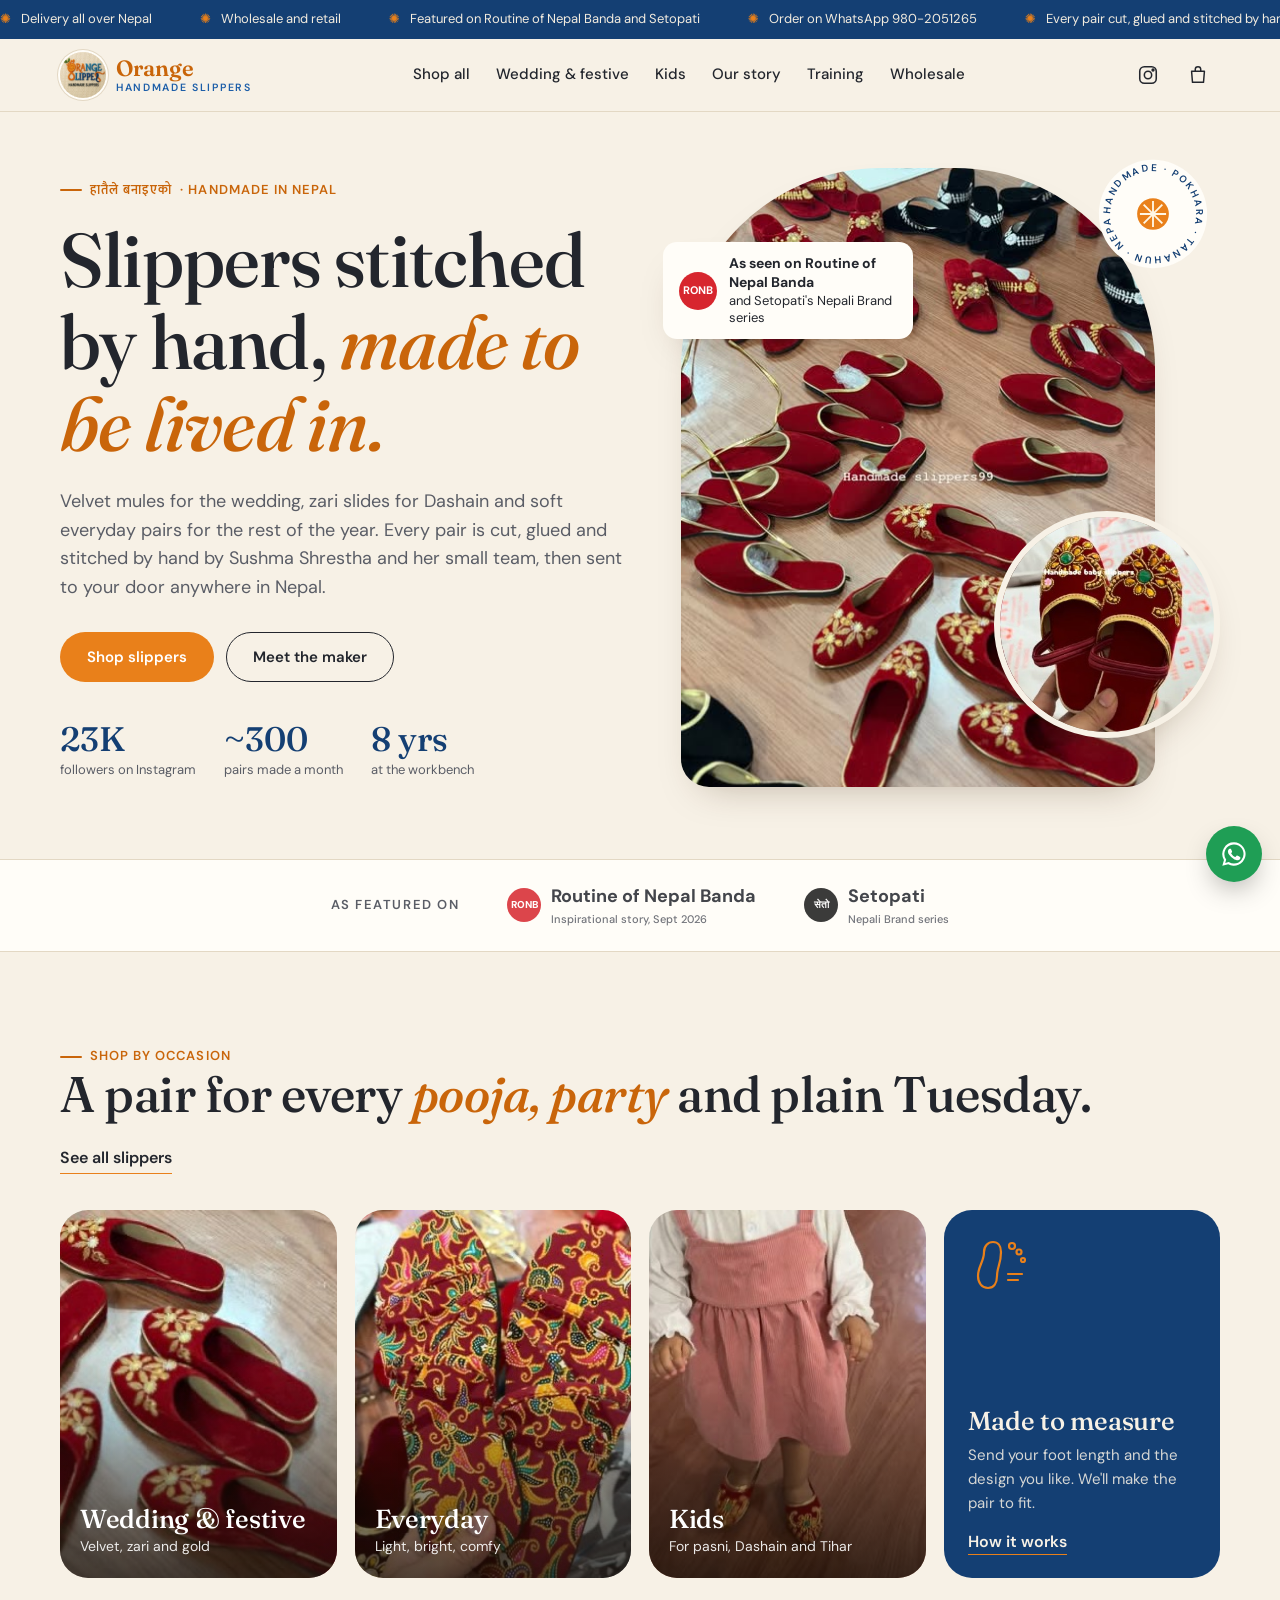
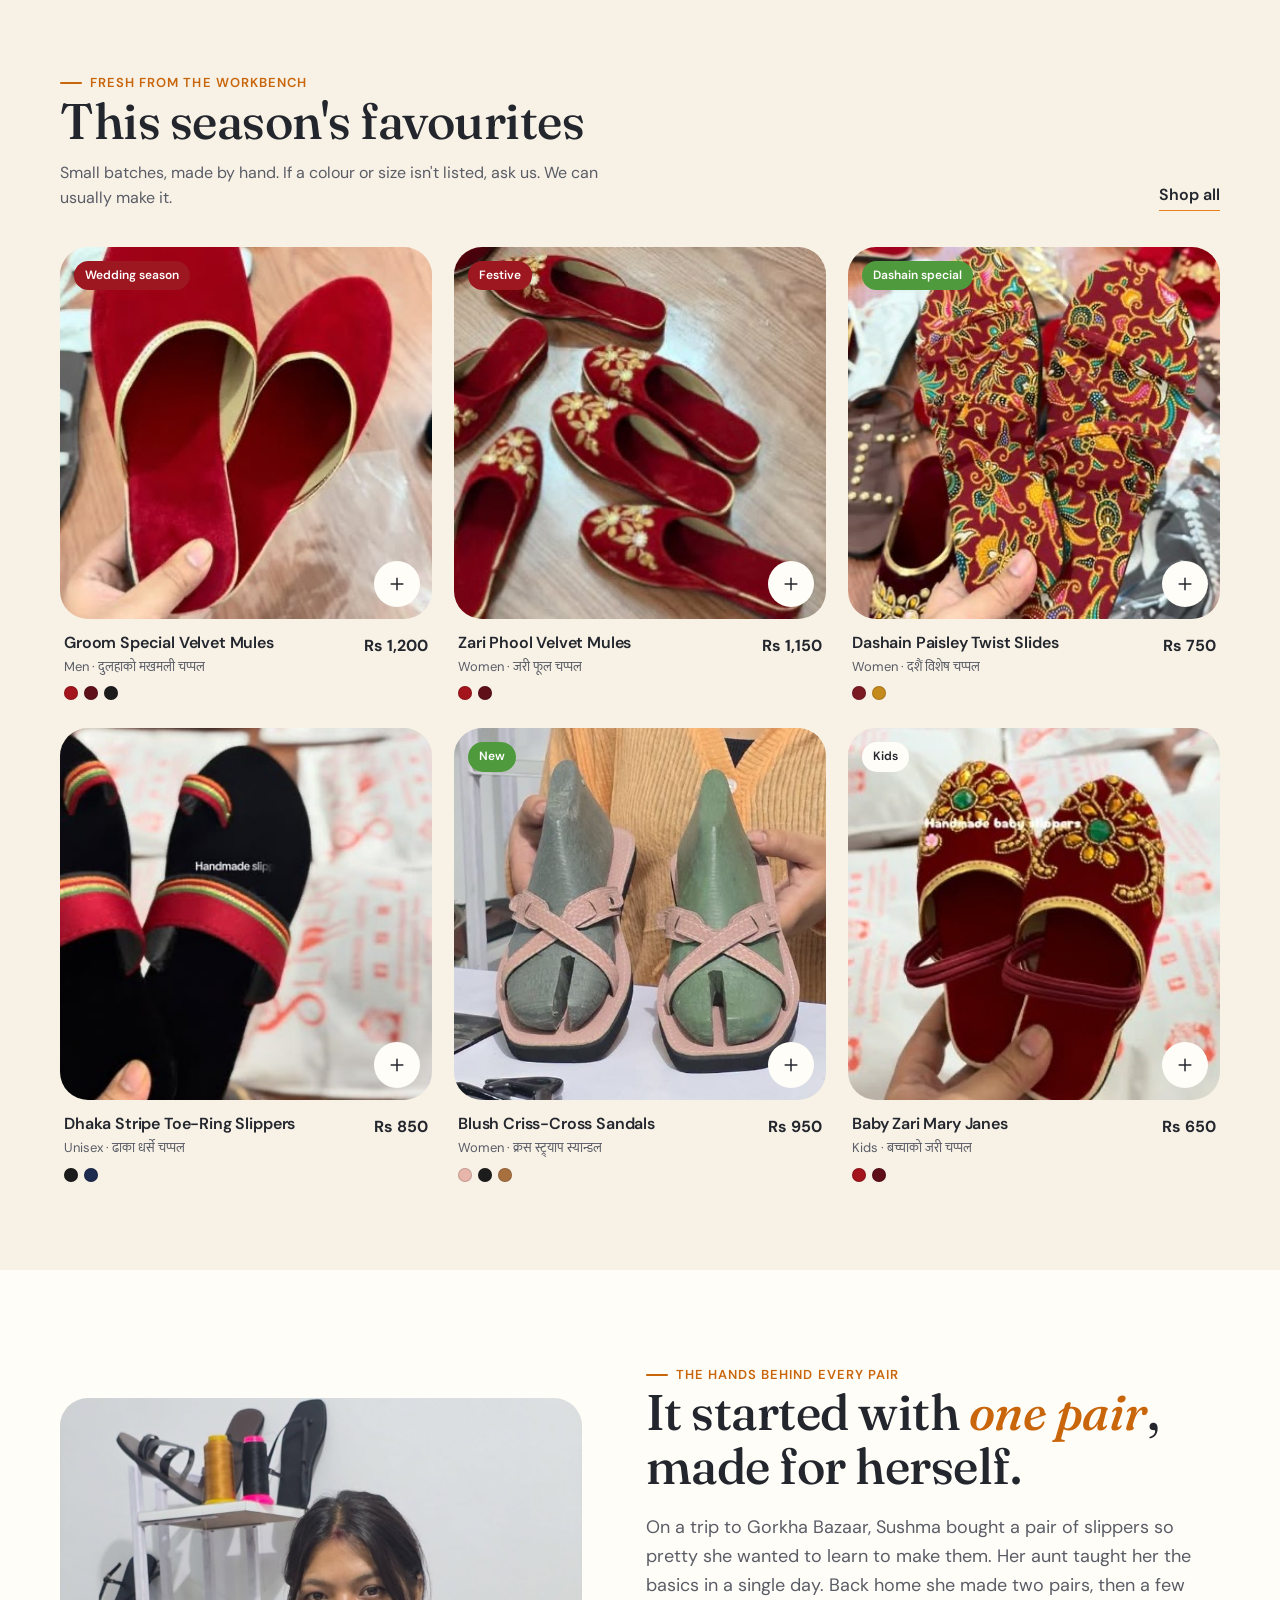
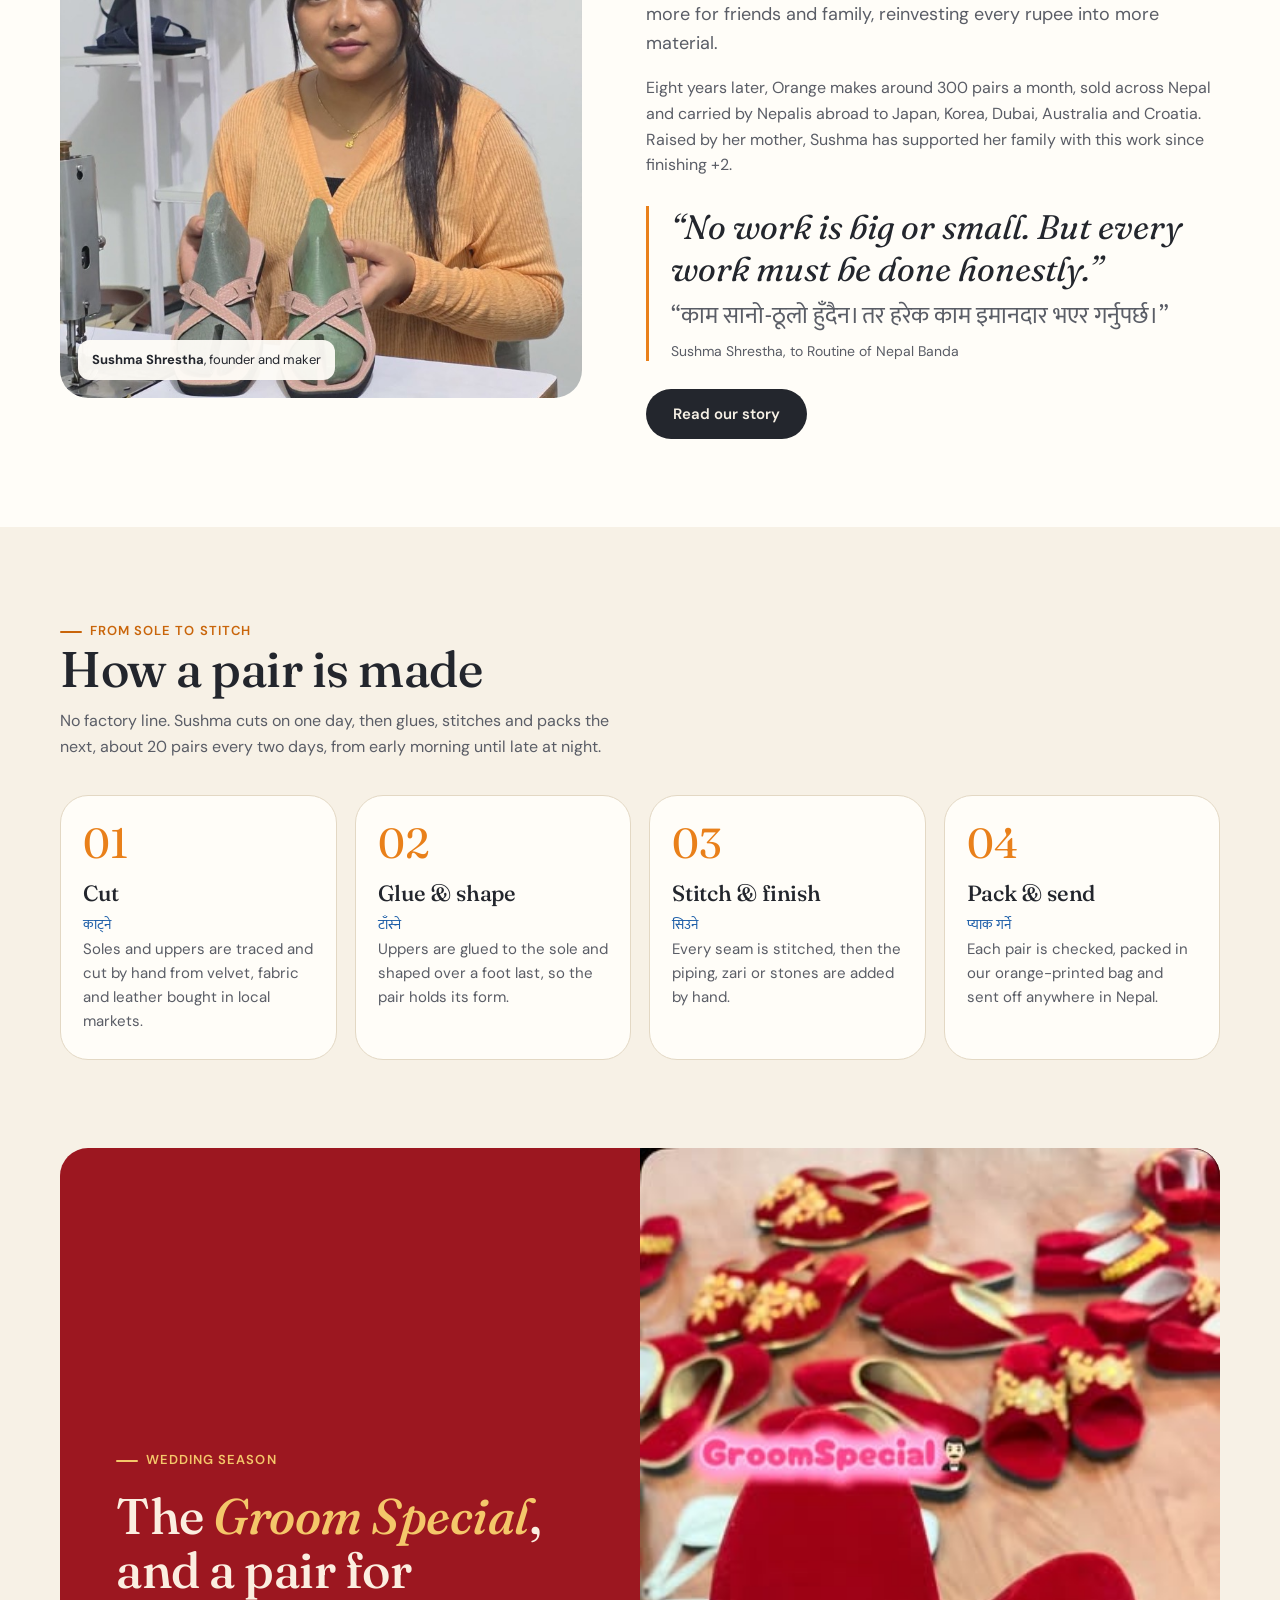
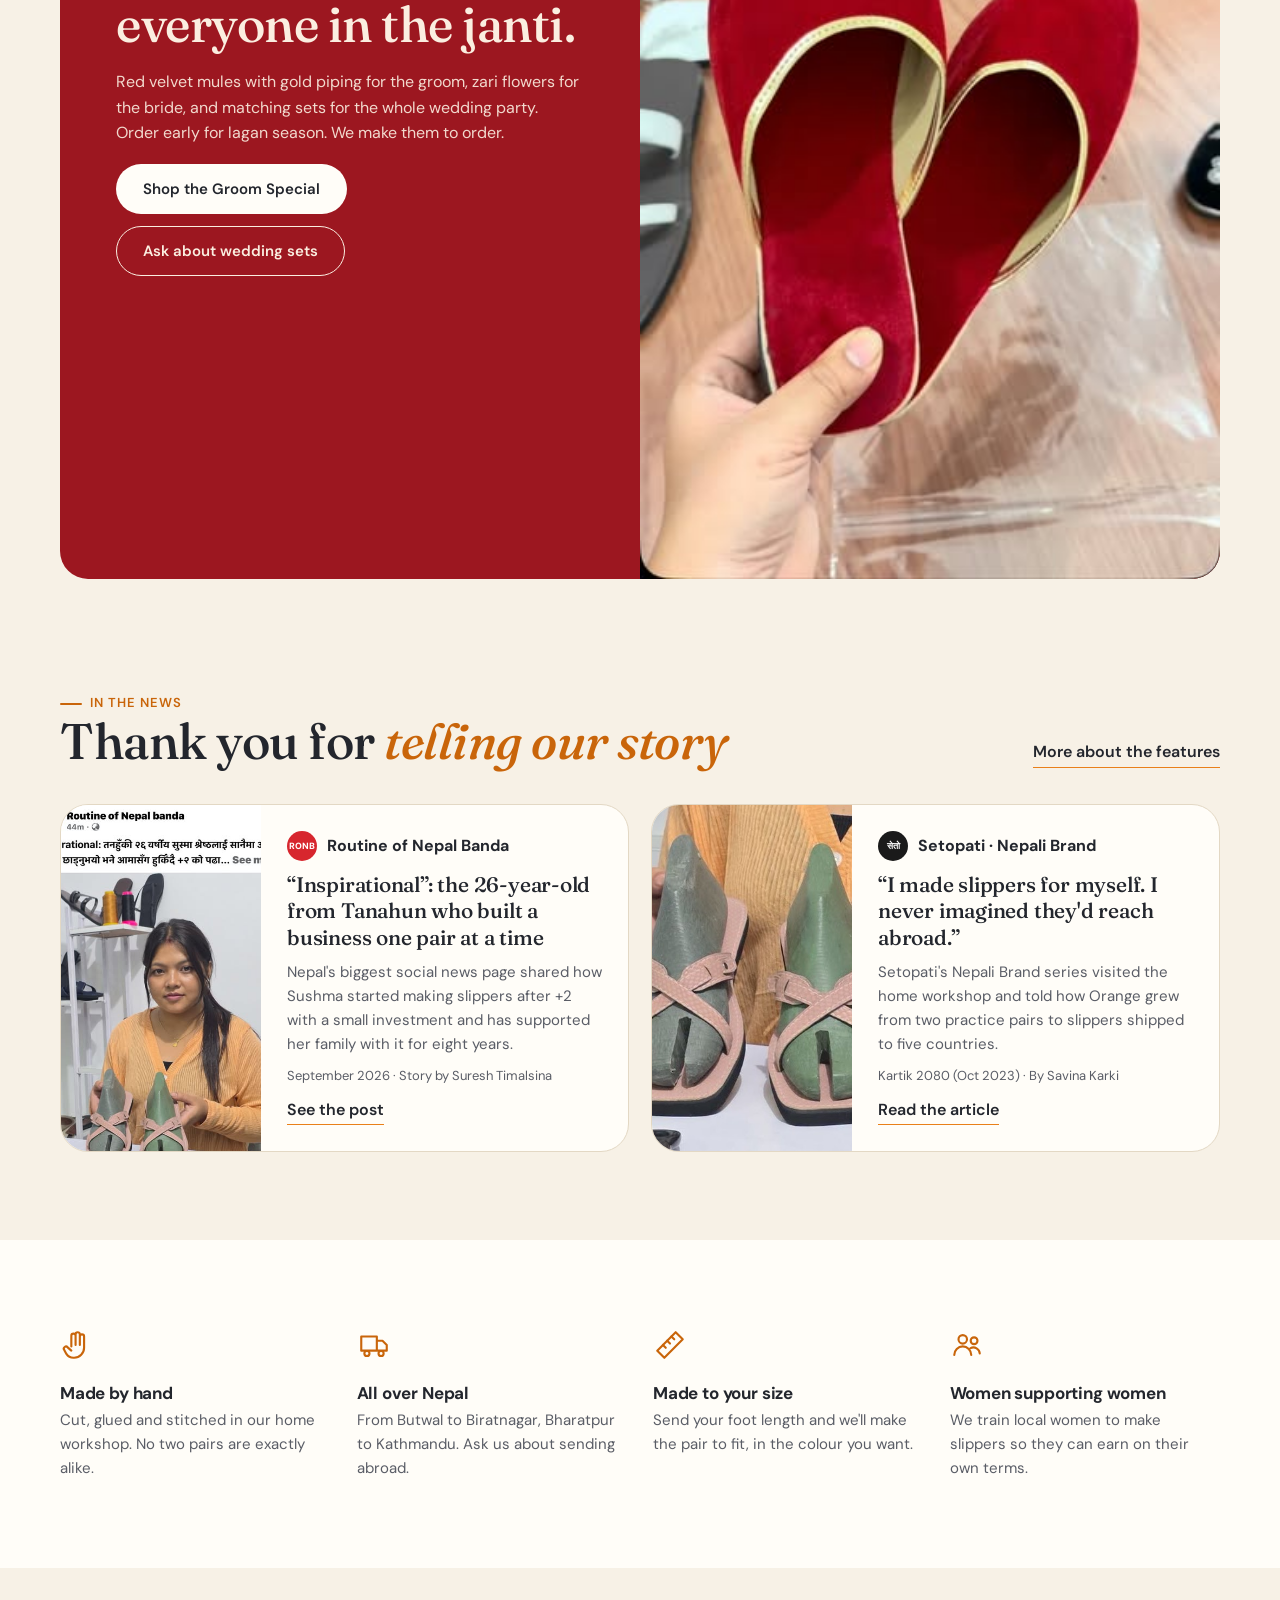
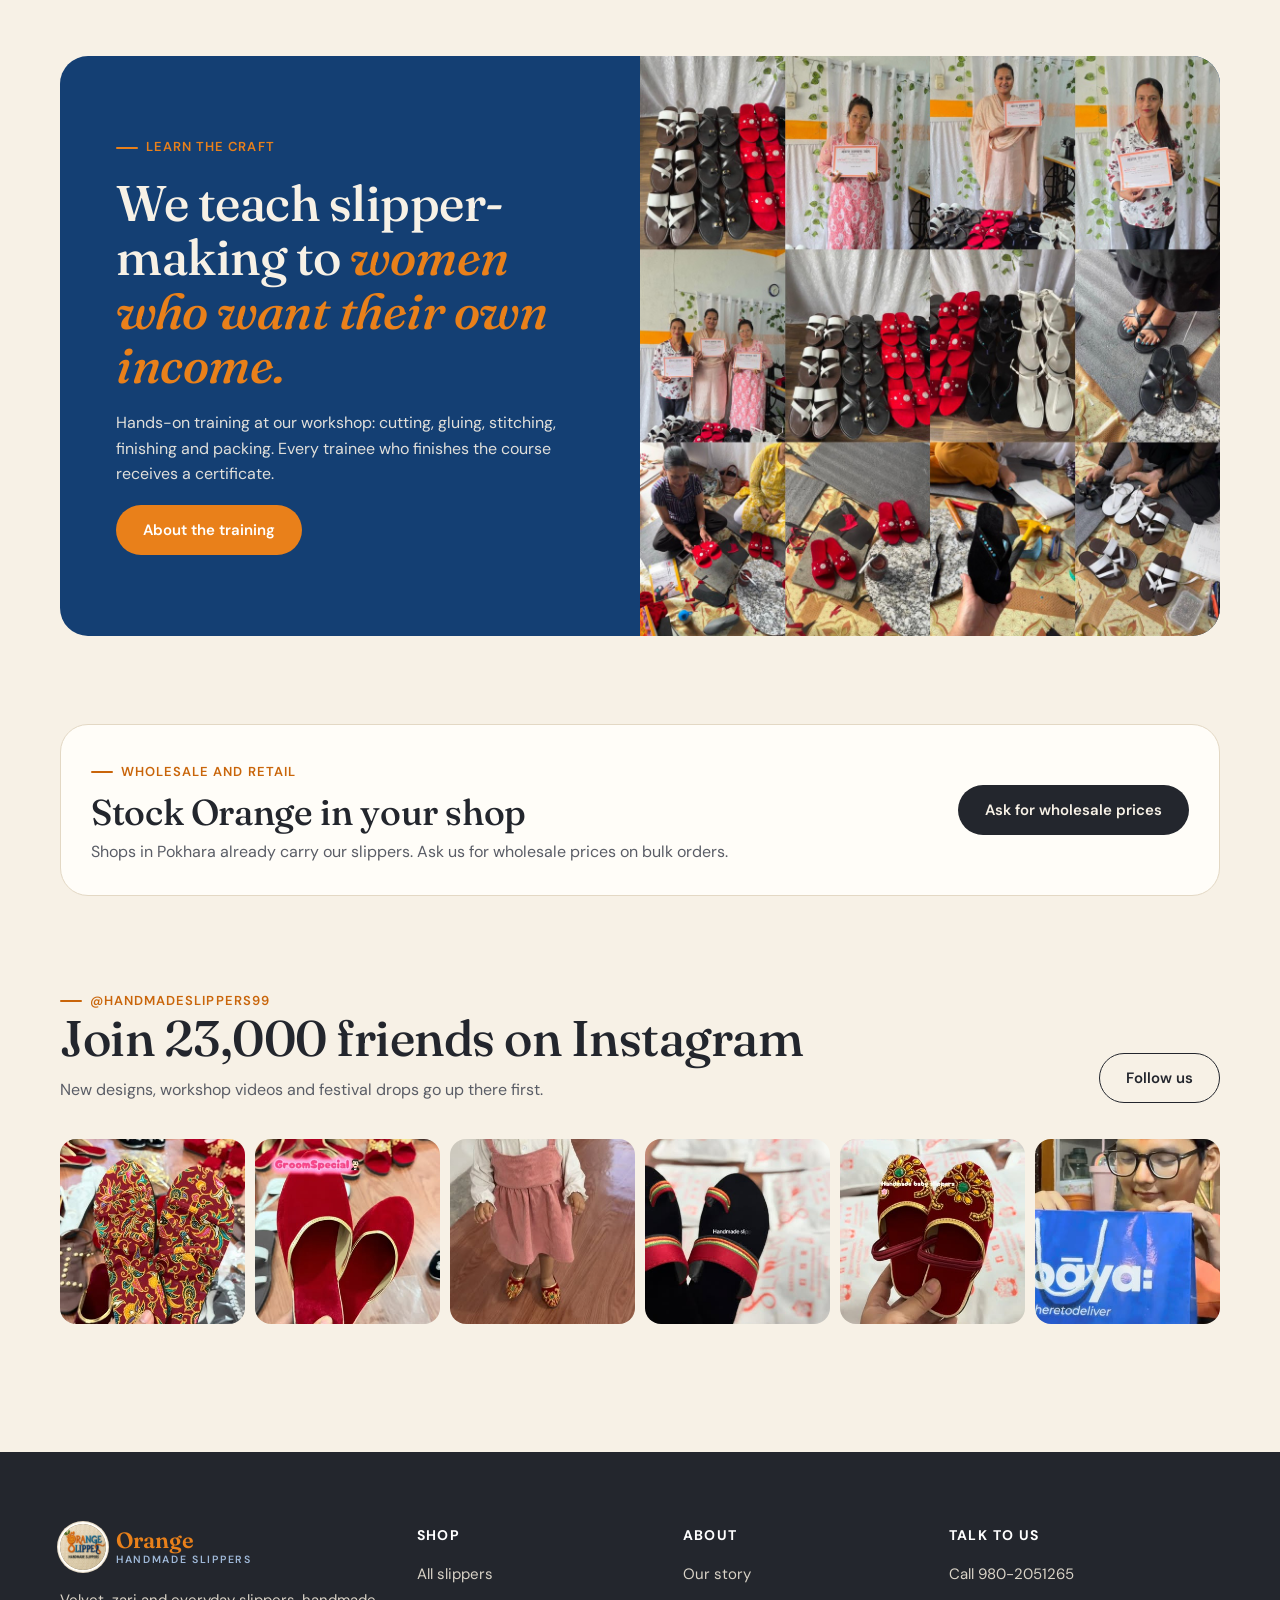
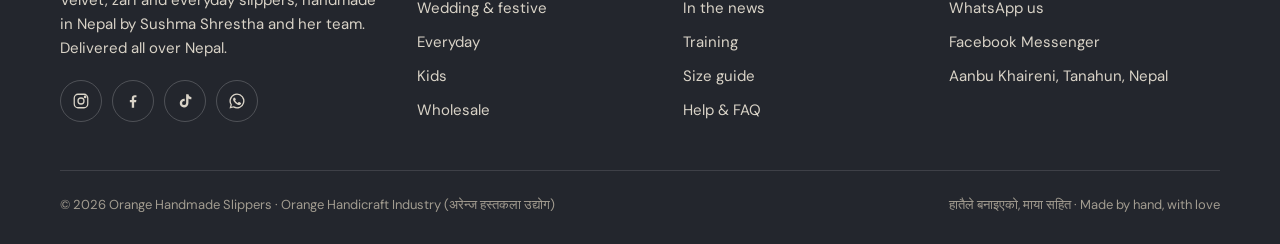
==== index.html @ 0743f87d "Orange Handmade Slippers website: shop, product pages, bag and WhatsApp ordering, story with Routine" ====
<!doctype html>
<html lang="en">
<head>
  <meta charset="utf-8">
  <meta name="viewport" content="width=device-width, initial-scale=1">
  <title>Orange Handmade Slippers · Handmade in Nepal</title>
  <meta name="description" content="Velvet wedding mules, zari festive slippers and everyday sandals, cut, glued and stitched by hand in Nepal by Sushma Shrestha. Delivery all over Nepal. Wholesale and retail.">
  <meta property="og:title" content="Orange Handmade Slippers">
  <meta property="og:description" content="Slippers stitched by hand in Nepal. Delivery all over Nepal.">
  <meta property="og:image" content="images/workshop-flatlay.jpg">
  <link rel="icon" href="images/logo.jpg">
  <link rel="preconnect" href="https://fonts.googleapis.com">
  <link rel="preconnect" href="https://fonts.gstatic.com" crossorigin>
  <link href="https://fonts.googleapis.com/css2?family=DM+Sans:opsz,wght@9..40,400;9..40,500;9..40,600;9..40,700&family=Fraunces:ital,opsz,wght@0,9..144,400;0,9..144,500;0,9..144,600;1,9..144,400;1,9..144,500&family=Mukta:wght@400;600&display=swap" rel="stylesheet">
  <link rel="stylesheet" href="css/style.css">
</head>
<body data-page="home">
  <div id="site-header"></div>

  <main id="main">
    <!-- Hero -->
    <section class="hero">
      <div class="wrap hero-grid">
        <div>
          <span class="eyebrow"><span class="deva">हातैले बनाइएको</span> · Handmade in Nepal</span>
          <h1>Slippers stitched by hand, <em>made to be lived in.</em></h1>
          <p class="lead">Velvet mules for the wedding, zari slides for Dashain and soft everyday pairs for the rest of the year. Every pair is cut, glued and stitched by hand by Sushma Shrestha and her small team, then sent to your door anywhere in Nepal.</p>
          <div class="hero-ctas">
            <a class="btn btn-primary" href="shop.html">Shop slippers</a>
            <a class="btn btn-ghost" href="story.html">Meet the maker</a>
          </div>
          <div class="hero-meta">
            <div><strong>23K</strong><span>followers on Instagram</span></div>
            <div><strong>~300</strong><span>pairs made a month</span></div>
            <div><strong>8 yrs</strong><span>at the workbench</span></div>
          </div>
        </div>
        <div class="hero-art">
          <div class="main"><img src="images/workshop-flatlay.jpg" alt="Rows of red velvet and gold zari slippers laid out on the workshop floor" fetchpriority="high"></div>
          <div class="inset"><img src="images/baby-zari.jpg" alt="Tiny red velvet baby slippers with gold zari"></div>
          <a class="hero-badge" href="#press" style="text-decoration:none">
            <span class="dot">RONB</span>
            <span><b>As seen on Routine of Nepal Banda</b>and Setopati's Nepali Brand series</span>
          </a>
          <svg class="stamp" viewBox="0 0 120 120" aria-hidden="true">
            <defs><path id="circ" d="M60,60 m-46,0 a46,46 0 1,1 92,0 a46,46 0 1,1 -92,0"/></defs>
            <circle cx="60" cy="60" r="58" fill="#fffdf8"/>
            <text><textPath href="#circ">Handmade · Pokhara · Tanahun · Nepal ·</textPath></text>
            <circle cx="60" cy="60" r="17" fill="#e9801a"/>
            <path d="M60 46v28M46 60h28M50 50l20 20M70 50L50 70" stroke="#fff6e5" stroke-width="2"/>
          </svg>
        </div>
      </div>
    </section>

    <!-- Featured on -->
    <div class="featured">
      <div class="featured-inner">
        <span class="featured-label">As featured on</span>
        <a class="press-logo ronb" href="#press"><span class="mark">RONB</span><span>Routine of Nepal Banda<small>Inspirational story, Sept 2026</small></span></a>
        <a class="press-logo seto" href="#press"><span class="mark">सेतो</span><span>Setopati<small>Nepali Brand series</small></span></a>
      </div>
    </div>

    <!-- Categories -->
    <section class="section">
      <div class="wrap">
        <div class="section-head reveal">
          <div>
            <span class="eyebrow">Shop by occasion</span>
            <h2>A pair for every <em>pooja, party</em> and plain Tuesday.</h2>
          </div>
          <a class="link-arrow" href="shop.html">See all slippers</a>
        </div>
        <div class="tiles">
          <a class="tile reveal" href="shop.html?c=festive"><img src="images/zari-mules.jpg" alt="" loading="lazy"><div class="tile-body"><h3>Wedding & festive</h3><span>Velvet, zari and gold</span></div></a>
          <a class="tile reveal" href="shop.html?c=everyday"><img src="images/paisley-slides.jpg" alt="" loading="lazy"><div class="tile-body"><h3>Everyday</h3><span>Light, bright, comfy</span></div></a>
          <a class="tile reveal" href="shop.html?c=kids"><img src="images/baby-wearing.jpg" alt="" loading="lazy" style="object-position:center 80%"><div class="tile-body"><h3>Kids</h3><span>For pasni, Dashain and Tihar</span></div></a>
          <a class="tile custom reveal" href="faq.html#custom">
            <svg viewBox="0 0 64 64" fill="none" stroke="currentColor" stroke-width="2.2" stroke-linecap="round"><path d="M20 54c-6 0-10-5-10-12 0-10 6-14 6-24 0-6 4-10 9-10s8 4 8 10c0 12-4 15-4 24 0 7-3 12-9 12z"/><circle cx="44" cy="12" r="3"/><circle cx="51" cy="18" r="2.5"/><circle cx="55" cy="26" r="2"/><path d="M40 40h14M40 46h10"/></svg>
            <div><h3 style="font-size:26px">Made to measure</h3><p style="margin:8px 0 14px;opacity:.85;font-size:15px">Send your foot length and the design you like. We'll make the pair to fit.</p><span class="link-arrow" style="color:var(--cream)">How it works</span></div>
          </a>
        </div>
      </div>
    </section>

    <!-- Products -->
    <section class="section" style="padding-top:0">
      <div class="wrap">
        <div class="section-head reveal">
          <div>
            <span class="eyebrow">Fresh from the workbench</span>
            <h2>This season's favourites</h2>
            <p>Small batches, made by hand. If a colour or size isn't listed, ask us. We can usually make it.</p>
          </div>
          <a class="link-arrow" href="shop.html">Shop all</a>
        </div>
        <div class="grid" data-products="groom-velvet-mules,zari-phool-mules,dashain-paisley-slides,dhaka-toe-ring,blush-crisscross,baby-zari-maryjanes"></div>
      </div>
    </section>

    <!-- Story -->
    <section class="section story-band">
      <div class="wrap story-grid">
        <figure class="story-photo reveal" style="margin:0">
          <img src="images/sushma.jpg" alt="Sushma Shrestha at her workbench holding a pair of pink criss-cross sandals on foot lasts" loading="lazy">
          <figcaption><b>Sushma Shrestha</b>, founder and maker</figcaption>
        </figure>
        <div class="reveal">
          <span class="eyebrow">The hands behind every pair</span>
          <h2>It started with <em>one pair</em>, made for herself.</h2>
          <p class="lead" style="margin-top:20px">On a trip to Gorkha Bazaar, Sushma bought a pair of slippers so pretty she wanted to learn to make them. Her aunt taught her the basics in a single day. Back home she made two pairs, then a few more for friends and family, reinvesting every rupee into more material.</p>
          <p style="color:var(--ink-soft)">Eight years later, Orange makes around 300 pairs a month, sold across Nepal and carried by Nepalis abroad to Japan, Korea, Dubai, Australia and Croatia. Raised by her mother, Sushma has supported her family with this work since finishing +2.</p>
          <blockquote class="quote">“No work is big or small. But every work must be done honestly.”<span class="deva">“काम सानो-ठूलो हुँदैन। तर हरेक काम इमानदार भएर गर्नुपर्छ।”</span><cite>Sushma Shrestha, to Routine of Nepal Banda</cite></blockquote>
          <a class="btn btn-dark" href="story.html">Read our story</a>
        </div>
      </div>
    </section>

    <!-- Process -->
    <section class="section">
      <div class="wrap">
        <div class="section-head reveal">
          <div>
            <span class="eyebrow">From sole to stitch</span>
            <h2>How a pair is made</h2>
            <p>No factory line. Sushma cuts on one day, then glues, stitches and packs the next, about 20 pairs every two days, from early morning until late at night.</p>
          </div>
        </div>
        <div class="process">
          <div class="step reveal"><h3>Cut</h3><div class="deva">काट्ने</div><p>Soles and uppers are traced and cut by hand from velvet, fabric and leather bought in local markets.</p></div>
          <div class="step reveal"><h3>Glue & shape</h3><div class="deva">टाँस्ने</div><p>Uppers are glued to the sole and shaped over a foot last, so the pair holds its form.</p></div>
          <div class="step reveal"><h3>Stitch & finish</h3><div class="deva">सिउने</div><p>Every seam is stitched, then the piping, zari or stones are added by hand.</p></div>
          <div class="step reveal"><h3>Pack & send</h3><div class="deva">प्याक गर्ने</div><p>Each pair is checked, packed in our orange-printed bag and sent off anywhere in Nepal.</p></div>
        </div>
      </div>
    </section>

    <!-- Festive banner -->
    <section class="section" style="padding-top:0">
      <div class="wrap">
        <div class="banner velvet reveal">
          <div class="copy">
            <span class="eyebrow">Wedding season</span>
            <h2>The <em>Groom Special</em>, and a pair for everyone in the janti.</h2>
            <p>Red velvet mules with gold piping for the groom, zari flowers for the bride, and matching sets for the whole wedding party. Order early for lagan season. We make them to order.</p>
            <div style="display:flex;gap:12px;flex-wrap:wrap">
              <a class="btn btn-light" href="product.html?id=groom-velvet-mules">Shop the Groom Special</a>
              <a class="btn btn-ghost" style="border-color:#fbeee0;color:#fbeee0" href="#" data-wa="Namaste! I'd like slippers for a wedding party. Number of pairs: ">Ask about wedding sets</a>
            </div>
          </div>
          <div class="media"><img src="images/groom-full.jpg" alt="Hand holding a pair of red velvet groom mules with gold piping" loading="lazy" style="object-position:center 60%"></div>
        </div>
      </div>
    </section>

    <!-- Press -->
    <section class="section" id="press" style="padding-top:20px">
      <div class="wrap">
        <div class="section-head reveal">
          <div>
            <span class="eyebrow">In the news</span>
            <h2>Thank you for <em>telling our story</em></h2>
          </div>
          <a class="link-arrow" href="story.html#press">More about the features</a>
        </div>
        <div class="press-grid">
          <article class="press-card reveal">
            <img src="images/ronb-post.jpg" alt="Routine of Nepal Banda post showing Sushma at her workbench" loading="lazy" style="object-position:top">
            <div class="body">
              <div class="src"><span class="mark" style="background:#d7262e">RONB</span>Routine of Nepal Banda</div>
              <h3>“Inspirational”: the 26-year-old from Tanahun who built a business one pair at a time</h3>
              <p>Nepal's biggest social news page shared how Sushma started making slippers after +2 with a small investment and has supported her family with it for eight years.</p>
              <span class="meta">September 2026 · Story by Suresh Timalsina</span>
              <a class="link-arrow" href="https://www.facebook.com/officialroutineofnepalbanda/posts/pfbid02hdQiw367gSAAnCWVzNKPzzqH5MwLs83J82cDP3PYuRL4Wj6TjQE573SmCUxWDxRUl" target="_blank" rel="noopener">See the post</a>
            </div>
          </article>
          <article class="press-card reveal">
            <img src="images/blush-crisscross.jpg" alt="Pink criss-cross sandals on foot lasts" loading="lazy">
            <div class="body">
              <div class="src"><span class="mark" style="background:#1a1a1a">सेतो</span>Setopati · Nepali Brand</div>
              <h3>“I made slippers for myself. I never imagined they'd reach abroad.”</h3>
              <p>Setopati's Nepali Brand series visited the home workshop and told how Orange grew from two practice pairs to slippers shipped to five countries.</p>
              <span class="meta">Kartik 2080 (Oct 2023) · By Savina Karki</span>
              <a class="link-arrow" href="https://www.setopati.com/nepali-brand/314733" target="_blank" rel="noopener">Read the article</a>
            </div>
          </article>
        </div>
      </div>
    </section>

    <!-- Values -->
    <section class="section story-band">
      <div class="wrap">
        <div class="values">
          <div class="value reveal"><svg viewBox="0 0 24 24" fill="none" stroke="currentColor" stroke-width="1.5" stroke-linecap="round" stroke-linejoin="round"><path d="M8 13V5.5a1.5 1.5 0 0 1 3 0V12M11 11V4.5a1.5 1.5 0 0 1 3 0V12M14 11.5V6a1.5 1.5 0 0 1 3 0v8a7 7 0 0 1-7 7h-.5a6 6 0 0 1-5-2.7L3 15.5a1.5 1.5 0 0 1 2.4-1.8L8 16"/></svg><h3>Made by hand</h3><p>Cut, glued and stitched in our home workshop. No two pairs are exactly alike.</p></div>
          <div class="value reveal"><svg viewBox="0 0 24 24" fill="none" stroke="currentColor" stroke-width="1.5" stroke-linecap="round" stroke-linejoin="round"><path d="M3 6h11v10H3zM14 9h4l3 3v4h-7"/><circle cx="7" cy="18" r="1.8"/><circle cx="17" cy="18" r="1.8"/></svg><h3>All over Nepal</h3><p>From Butwal to Biratnagar, Bharatpur to Kathmandu. Ask us about sending abroad.</p></div>
          <div class="value reveal"><svg viewBox="0 0 24 24" fill="none" stroke="currentColor" stroke-width="1.5" stroke-linecap="round" stroke-linejoin="round"><path d="M3 16L16 3l5 5L8 21z"/><path d="M7 12l2 2M10 9l2 2M13 6l2 2"/></svg><h3>Made to your size</h3><p>Send your foot length and we'll make the pair to fit, in the colour you want.</p></div>
          <div class="value reveal"><svg viewBox="0 0 24 24" fill="none" stroke="currentColor" stroke-width="1.5" stroke-linecap="round" stroke-linejoin="round"><circle cx="9" cy="8" r="3"/><circle cx="17" cy="9" r="2.4"/><path d="M3 19c0-3.3 2.7-6 6-6s6 2.7 6 6M14.5 14.2A4.5 4.5 0 0 1 21 18"/></svg><h3>Women supporting women</h3><p>We train local women to make slippers so they can earn on their own terms.</p></div>
        </div>
      </div>
    </section>

    <!-- Training -->
    <section class="section">
      <div class="wrap">
        <div class="banner blue reveal">
          <div class="copy">
            <span class="eyebrow">Learn the craft</span>
            <h2>We teach slipper-making to <em>women who want their own income.</em></h2>
            <p>Hands-on training at our workshop: cutting, gluing, stitching, finishing and packing. Every trainee who finishes the course receives a certificate.</p>
            <div><a class="btn btn-primary" href="training.html">About the training</a></div>
          </div>
          <div class="media"><img src="images/training-collage.jpg" alt="Collage of training graduates holding certificates beside rows of finished slippers" loading="lazy"></div>
        </div>
      </div>
    </section>

    <!-- Wholesale strip -->
    <section class="section" style="padding-top:0">
      <div class="wrap">
        <div class="panel reveal" style="display:flex;justify-content:space-between;align-items:center;gap:24px;flex-wrap:wrap">
          <div>
            <span class="eyebrow">Wholesale and retail</span>
            <h2 style="font-size:clamp(26px,3vw,36px);margin-top:10px">Stock Orange in your shop</h2>
            <p style="margin:8px 0 0;color:var(--ink-soft)">Shops in Pokhara already carry our slippers. Ask us for wholesale prices on bulk orders.</p>
          </div>
          <a class="btn btn-dark" href="wholesale.html">Ask for wholesale prices</a>
        </div>
      </div>
    </section>

    <!-- Instagram -->
    <section class="section" style="padding-top:0">
      <div class="wrap">
        <div class="section-head reveal">
          <div>
            <span class="eyebrow">@handmadeslippers99</span>
            <h2>Join 23,000 friends on Instagram</h2>
            <p>New designs, workshop videos and festival drops go up there first.</p>
          </div>
          <a class="btn btn-ghost" href="https://www.instagram.com/handmadeslippers99/" target="_blank" rel="noopener">Follow us</a>
        </div>
        <div class="insta reveal">
          <a href="https://www.instagram.com/handmadeslippers99/" target="_blank" rel="noopener" aria-label="Instagram post"><img src="images/paisley-full.jpg" alt="" loading="lazy"></a>
          <a href="https://www.instagram.com/handmadeslippers99/" target="_blank" rel="noopener" aria-label="Instagram post"><img src="images/groom-full.jpg" alt="" loading="lazy"></a>
          <a href="https://www.instagram.com/handmadeslippers99/" target="_blank" rel="noopener" aria-label="Instagram post"><img src="images/baby-wearing.jpg" alt="" loading="lazy"></a>
          <a href="https://www.instagram.com/handmadeslippers99/" target="_blank" rel="noopener" aria-label="Instagram post"><img src="images/dhaka-full.jpg" alt="" loading="lazy"></a>
          <a href="https://www.instagram.com/handmadeslippers99/" target="_blank" rel="noopener" aria-label="Instagram post"><img src="images/baby-full.jpg" alt="" loading="lazy"></a>
          <a href="https://www.instagram.com/handmadeslippers99/" target="_blank" rel="noopener" aria-label="Instagram post"><img src="images/unboxing.jpg" alt="" loading="lazy"></a>
        </div>
      </div>
    </section>
  </main>

  <div id="site-footer"></div>
  <script src="js/products.js"></script>
  <script src="js/app.js"></script>
</body>
</html>
---- css/style.css ----
/* Orange Handmade Slippers
   Colours come from the logo (cream knit, orange, blue yarn, green leaf)
   and the slippers themselves (velvet red, zari gold). */
:root {
  --cream: #f7f1e6;
  --cream-deep: #efe5d3;
  --paper: #fffdf8;
  --ink: #23262d;
  --ink-soft: #5a5d66;
  --line: #e3d8c4;
  --orange: #e9801a;
  --orange-deep: #c9650a;
  --orange-soft: #fbe3c8;
  --blue: #1d5ea8;
  --blue-deep: #143f73;
  --leaf: #4f9a3c;
  --velvet: #9c1720;
  --gold: #c9962f;
  --radius: 14px;
  --radius-lg: 28px;
  --shadow: 0 18px 40px -22px rgba(60, 35, 10, 0.35);
  --display: "Fraunces", Georgia, serif;
  --body: "DM Sans", system-ui, -apple-system, "Segoe UI", sans-serif;
  --deva: "Mukta", "DM Sans", sans-serif;
  --wrap: 1200px;
}

*, *::before, *::after { box-sizing: border-box; }
html { scroll-behavior: smooth; -webkit-text-size-adjust: 100%; }
body {
  margin: 0;
  background: var(--cream);
  color: var(--ink);
  font: 16px/1.6 var(--body);
  -webkit-font-smoothing: antialiased;
}
img { max-width: 100%; display: block; }
a { color: inherit; }
button { font: inherit; color: inherit; cursor: pointer; }
input, select, textarea { font: inherit; color: inherit; }
:focus-visible { outline: 3px solid var(--blue); outline-offset: 3px; border-radius: 6px; }
.skip { position: absolute; left: -999px; top: 8px; background: var(--ink); color: #fff; padding: 8px 14px; z-index: 100; border-radius: 8px; }
.skip:focus { left: 8px; }

.wrap { max-width: var(--wrap); margin: 0 auto; padding: 0 20px; }
.deva { font-family: var(--deva); }
.eyebrow {
  display: inline-flex; align-items: center; gap: 8px;
  font-size: 13px; font-weight: 600; letter-spacing: 0.08em; text-transform: uppercase;
  color: var(--orange-deep);
}
.eyebrow::before { content: ""; width: 22px; height: 2px; background: currentColor; border-radius: 2px; }
h1, h2, h3 { font-family: var(--display); font-weight: 500; line-height: 1.08; letter-spacing: -0.01em; margin: 0; }
h1 { font-size: clamp(40px, 6.4vw, 76px); }
h2 { font-size: clamp(30px, 4.2vw, 50px); }
h3 { font-size: 22px; }
h1 em, h2 em { font-style: italic; color: var(--orange-deep); }
.lead { font-size: 18px; color: var(--ink-soft); max-width: 56ch; }
.section { padding: 88px 0; }
.section-head { display: flex; justify-content: space-between; align-items: end; gap: 24px; margin-bottom: 36px; flex-wrap: wrap; }
.section-head p { margin: 12px 0 0; color: var(--ink-soft); max-width: 52ch; }

/* Buttons */
.btn {
  display: inline-flex; align-items: center; justify-content: center; gap: 10px;
  min-height: 50px; padding: 0 26px; border-radius: 999px; border: 1.5px solid transparent;
  font-weight: 600; font-size: 15px; text-decoration: none; transition: transform .2s, background .2s, color .2s, border-color .2s;
}
.btn:hover { transform: translateY(-1px); }
.btn-primary { background: var(--orange); color: #fff; }
.btn-primary:hover { background: var(--orange-deep); }
.btn-dark { background: var(--ink); color: var(--cream); }
.btn-dark:hover { background: #000; }
.btn-ghost { border-color: var(--ink); background: transparent; }
.btn-ghost:hover { background: var(--ink); color: var(--cream); }
.btn-light { background: var(--paper); color: var(--ink); }
.btn-wa { background: #1f9e55; color: #fff; }
.btn-wa:hover { background: #17824a; }
.btn-block { width: 100%; }
.btn svg { width: 18px; height: 18px; flex: none; }
.link-arrow { font-weight: 600; text-decoration: none; border-bottom: 1.5px solid var(--orange); padding-bottom: 2px; white-space: nowrap; }
.link-arrow:hover { color: var(--orange-deep); }

/* Announcement bar */
.announce { background: var(--blue-deep); color: #f3ecdf; font-size: 13px; overflow: hidden; }
.announce-track { display: flex; gap: 48px; width: max-content; padding: 9px 0; animation: marquee 38s linear infinite; }
.announce-track span { white-space: nowrap; display: inline-flex; gap: 10px; align-items: center; }
.announce-track span::before { content: "✺"; color: var(--orange); }
@keyframes marquee { to { transform: translateX(-50%); } }

/* Header */
.header { position: sticky; top: 0; z-index: 40; background: rgba(247, 241, 230, 0.92); backdrop-filter: blur(10px); border-bottom: 1px solid var(--line); }
.header-inner { display: flex; align-items: center; justify-content: space-between; gap: 16px; height: 72px; }
.brand { display: flex; align-items: center; gap: 10px; text-decoration: none; }
.brand img { width: 46px; height: 46px; border-radius: 50%; object-fit: cover; box-shadow: 0 0 0 2px var(--paper), 0 0 0 3px var(--line); }
.brand-name { font-family: var(--display); font-size: 22px; line-height: 1; font-weight: 600; color: var(--orange-deep); }
.brand-name small { display: block; font-family: var(--body); font-size: 10.5px; font-weight: 600; letter-spacing: 0.16em; text-transform: uppercase; color: var(--blue); margin-top: 4px; }
.nav { display: flex; gap: 26px; }
.nav a { text-decoration: none; font-size: 15px; font-weight: 500; padding: 6px 0; border-bottom: 2px solid transparent; }
.nav a:hover, .nav a[aria-current="page"] { border-color: var(--orange); }
.header-actions { display: flex; align-items: center; gap: 6px; }
.icon-btn { position: relative; width: 44px; height: 44px; border-radius: 50%; border: 0; background: transparent; display: grid; place-items: center; text-decoration: none; }
.icon-btn:hover { background: var(--cream-deep); }
.icon-btn svg { width: 22px; height: 22px; }
.bag-count { position: absolute; top: 4px; right: 2px; min-width: 19px; height: 19px; padding: 0 5px; border-radius: 999px; background: var(--orange); color: #fff; font-size: 11px; font-weight: 700; display: grid; place-items: center; }
.bag-count[hidden] { display: none; }
.menu-btn { display: none; }

@media (max-width: 920px) {
  .nav { display: none; }
  .menu-btn { display: grid; }
}

/* Mobile menu */
.mobile-menu { position: fixed; inset: 0; z-index: 60; background: var(--cream); padding: 22px; display: flex; flex-direction: column; transform: translateX(100%); transition: transform .35s ease; }
.mobile-menu.open { transform: none; }
.mobile-menu-top { display: flex; justify-content: space-between; align-items: center; margin-bottom: 26px; }
.mobile-menu nav a { display: block; font-family: var(--display); font-size: 32px; text-decoration: none; padding: 10px 0; border-bottom: 1px solid var(--line); }
.mobile-menu .contact-mini { margin-top: auto; color: var(--ink-soft); font-size: 15px; }

/* Hero */
.hero { padding: 56px 0 72px; position: relative; overflow: hidden; }
.hero-grid { display: grid; grid-template-columns: 1.05fr 1fr; gap: 56px; align-items: center; }
.hero h1 { margin: 18px 0 22px; }
.hero .lead { margin: 0 0 30px; }
.hero-ctas { display: flex; flex-wrap: wrap; gap: 12px; }
.hero-meta { display: flex; gap: 28px; margin-top: 40px; flex-wrap: wrap; }
.hero-meta div { min-width: 110px; }
.hero-meta strong { display: block; font-family: var(--display); font-size: 34px; font-weight: 500; color: var(--blue-deep); line-height: 1; }
.hero-meta span { font-size: 13px; color: var(--ink-soft); }
.hero-art { position: relative; aspect-ratio: 4 / 4.6; }
.hero-art .main { position: absolute; inset: 0 12% 0 0; border-radius: 200px 200px var(--radius-lg) var(--radius-lg); overflow: hidden; box-shadow: var(--shadow); }
.hero-art .main img { width: 100%; height: 100%; object-fit: cover; }
.hero-art .inset { position: absolute; right: 0; bottom: 8%; width: 42%; aspect-ratio: 1; border-radius: 50%; overflow: hidden; border: 6px solid var(--cream); box-shadow: var(--shadow); }
.hero-art .inset img { width: 100%; height: 100%; object-fit: cover; }
.hero-badge {
  position: absolute; left: -18px; top: 12%; background: var(--paper); border-radius: var(--radius); padding: 12px 16px; box-shadow: var(--shadow);
  display: flex; align-items: center; gap: 12px; max-width: 250px; font-size: 13px; line-height: 1.35;
}
.hero-badge b { display: block; font-size: 14px; }
.hero-badge .dot { width: 38px; height: 38px; border-radius: 50%; background: #d7262e; color: #fff; display: grid; place-items: center; font-weight: 700; font-size: 11px; flex: none; }
.stamp {
  position: absolute; right: 2%; top: -10px; width: 112px; height: 112px; animation: spin 24s linear infinite;
}
.stamp text { font: 600 10.5px var(--body); letter-spacing: 0.22em; fill: var(--blue-deep); text-transform: uppercase; }
@keyframes spin { to { transform: rotate(360deg); } }
.squiggle { position: absolute; z-index: -1; opacity: .5; }

@media (max-width: 920px) {
  .hero { padding-top: 28px; }
  .hero-grid { grid-template-columns: 1fr; gap: 40px; }
  .hero-art { max-width: 460px; margin: 0 auto; width: 100%; }
  .hero-badge { left: 0; }
}

/* Featured on */
.featured { border-block: 1px solid var(--line); background: var(--paper); }
.featured-inner { display: flex; align-items: center; justify-content: center; gap: 22px 48px; padding: 22px 20px; flex-wrap: wrap; }
.featured-label { font-size: 13px; letter-spacing: .12em; text-transform: uppercase; color: var(--ink-soft); font-weight: 600; }
.press-logo { display: inline-flex; align-items: center; gap: 10px; text-decoration: none; font-weight: 700; font-size: 18px; opacity: .85; transition: opacity .2s; }
.press-logo:hover { opacity: 1; }
.press-logo .mark { width: 34px; height: 34px; border-radius: 50%; display: grid; place-items: center; color: #fff; font-size: 10px; font-weight: 800; letter-spacing: .02em; }
.press-logo.ronb .mark { background: #d7262e; }
.press-logo.seto .mark { background: #1a1a1a; }
.press-logo small { display: block; font-size: 11px; font-weight: 500; color: var(--ink-soft); }

/* Category tiles */
.tiles { display: grid; grid-template-columns: repeat(4, 1fr); gap: 18px; }
.tile { position: relative; border-radius: var(--radius-lg); overflow: hidden; aspect-ratio: 3 / 4; text-decoration: none; color: #fff; isolation: isolate; }
.tile img { position: absolute; inset: 0; width: 100%; height: 100%; object-fit: cover; z-index: -2; transition: transform .6s ease; }
.tile::after { content: ""; position: absolute; inset: 0; z-index: -1; background: linear-gradient(180deg, transparent 40%, rgba(20, 12, 6, .75)); }
.tile:hover img { transform: scale(1.05); }
.tile-body { position: absolute; left: 20px; right: 20px; bottom: 20px; }
.tile-body h3 { font-size: 26px; }
.tile-body span { font-size: 14px; opacity: .9; }
.tile.custom { background: var(--blue-deep); color: var(--cream); display: flex; flex-direction: column; justify-content: space-between; padding: 24px; }
.tile.custom::after { display: none; }
.tile.custom svg { width: 64px; height: 64px; color: var(--orange); }
@media (max-width: 920px) { .tiles { grid-template-columns: repeat(2, 1fr); } }

/* Product cards */
.grid { display: grid; grid-template-columns: repeat(3, 1fr); gap: 28px 22px; }
@media (max-width: 920px) { .grid { grid-template-columns: repeat(2, 1fr); gap: 22px 14px; } }
.card { position: relative; display: flex; flex-direction: column; }
.card-media { position: relative; border-radius: var(--radius-lg); overflow: hidden; aspect-ratio: 1; background: var(--cream-deep); display: block; }
.card-media img { width: 100%; height: 100%; object-fit: cover; transition: transform .6s ease, opacity .4s; }
.card-media img.alt { position: absolute; inset: 0; opacity: 0; }
.card:hover .card-media img.alt { opacity: 1; }
.card:hover .card-media img:first-child { transform: scale(1.04); }
.tag { position: absolute; top: 14px; left: 14px; background: var(--paper); color: var(--ink); font-size: 12px; font-weight: 600; padding: 5px 11px; border-radius: 999px; }
.tag.festive { background: var(--velvet); color: #fff; }
.tag.new { background: var(--leaf); color: #fff; }
.quick-add {
  position: absolute; right: 12px; bottom: 12px; width: 46px; height: 46px; border-radius: 50%; border: 0;
  background: var(--paper); box-shadow: var(--shadow); display: grid; place-items: center; transition: background .2s, transform .2s;
}
.quick-add:hover { background: var(--orange); color: #fff; transform: scale(1.06); }
.quick-add svg { width: 20px; height: 20px; }
.card-body { padding: 14px 4px 0; display: flex; justify-content: space-between; gap: 10px; }
.card-body h3 { font-family: var(--body); font-size: 16px; font-weight: 600; line-height: 1.3; }
.card-body h3 a { text-decoration: none; }
.card-body .sub { font-size: 13px; color: var(--ink-soft); margin-top: 3px; }
.price { font-weight: 700; white-space: nowrap; }
.swatches { display: flex; gap: 6px; margin-top: 9px; padding: 0 4px; }
.swatch-dot { width: 14px; height: 14px; border-radius: 50%; box-shadow: inset 0 0 0 1px rgba(0,0,0,.15); }

/* Story band */
.story-band { background: var(--paper); }
.story-grid { display: grid; grid-template-columns: 1fr 1.1fr; gap: 64px; align-items: center; }
.story-photo { position: relative; }
.story-photo img { border-radius: var(--radius-lg); width: 100%; aspect-ratio: 4 / 4.6; object-fit: cover; object-position: top; }
.story-photo figcaption { position: absolute; left: 18px; bottom: 18px; background: rgba(255,253,248,.94); border-radius: 12px; padding: 10px 14px; font-size: 13px; }
.quote { font-family: var(--display); font-size: clamp(24px, 2.8vw, 34px); line-height: 1.25; font-style: italic; margin: 28px 0; padding-left: 22px; border-left: 3px solid var(--orange); }
.quote .deva { display: block; font-style: normal; font-size: 0.72em; color: var(--ink-soft); margin-top: 10px; }
.quote cite { display: block; font-family: var(--body); font-style: normal; font-size: 14px; margin-top: 12px; color: var(--ink-soft); }
@media (max-width: 920px) { .story-grid { grid-template-columns: 1fr; gap: 36px; } }

/* Process */
.process { display: grid; grid-template-columns: repeat(4, 1fr); gap: 18px; counter-reset: step; }
.step { background: var(--paper); border: 1px solid var(--line); border-radius: var(--radius-lg); padding: 26px 22px; position: relative; }
.step::before { counter-increment: step; content: "0" counter(step); font-family: var(--display); font-size: 42px; color: var(--orange); line-height: 1; display: block; margin-bottom: 18px; }
.step h3 { margin-bottom: 8px; }
.step p { margin: 0; color: var(--ink-soft); font-size: 15px; }
.step .deva { font-size: 14px; color: var(--blue); }
@media (max-width: 920px) { .process { grid-template-columns: 1fr 1fr; } }
@media (max-width: 520px) { .process { grid-template-columns: 1fr; } }

/* Press cards */
.press-grid { display: grid; grid-template-columns: 1fr 1fr; gap: 22px; }
.press-card { background: var(--paper); border: 1px solid var(--line); border-radius: var(--radius-lg); overflow: hidden; display: grid; grid-template-columns: 200px 1fr; }
.press-card img { width: 100%; height: 100%; object-fit: cover; }
.press-card .body { padding: 26px; display: flex; flex-direction: column; gap: 10px; }
.press-card .src { display: flex; align-items: center; gap: 10px; font-weight: 700; }
.press-card .src .mark { width: 30px; height: 30px; border-radius: 50%; display: grid; place-items: center; color: #fff; font-size: 9px; font-weight: 800; }
.press-card h3 { font-size: 21px; line-height: 1.25; }
.press-card p { margin: 0; color: var(--ink-soft); font-size: 15px; }
.press-card .meta { font-size: 13px; color: var(--ink-soft); }
.press-card .link-arrow { margin-top: auto; align-self: flex-start; }
@media (max-width: 920px) { .press-grid { grid-template-columns: 1fr; } }
@media (max-width: 560px) { .press-card { grid-template-columns: 1fr; } .press-card img { aspect-ratio: 16 / 10; } }

/* Big banners */
.banner { border-radius: var(--radius-lg); overflow: hidden; display: grid; grid-template-columns: 1fr 1fr; min-height: 440px; }
.banner .copy { padding: 56px; display: flex; flex-direction: column; justify-content: center; gap: 18px; }
.banner .copy p { margin: 0; opacity: .9; max-width: 46ch; }
.banner .media img { width: 100%; height: 100%; object-fit: cover; }
.banner.velvet { background: var(--velvet); color: #fbeee0; }
.banner.velvet h2 em { color: #f4c76a; }
.banner.blue { background: var(--blue-deep); color: var(--cream); }
.banner.blue h2 em { color: var(--orange); }
.banner .eyebrow { color: #f4c76a; }
.banner.blue .eyebrow { color: var(--orange); }
@media (max-width: 860px) { .banner { grid-template-columns: 1fr; } .banner .copy { padding: 36px 26px; } .banner .media { aspect-ratio: 4 / 3; order: -1; } }

/* Values */
.values { display: grid; grid-template-columns: repeat(4, 1fr); gap: 26px; }
.value svg { width: 34px; height: 34px; color: var(--orange-deep); margin-bottom: 14px; }
.value h3 { font-family: var(--body); font-size: 17px; font-weight: 700; margin-bottom: 6px; }
.value p { margin: 0; color: var(--ink-soft); font-size: 15px; }
@media (max-width: 920px) { .values { grid-template-columns: 1fr 1fr; } }
@media (max-width: 480px) { .values { grid-template-columns: 1fr; } }

/* Instagram grid */
.insta { display: grid; grid-template-columns: repeat(6, 1fr); gap: 10px; }
.insta a { position: relative; aspect-ratio: 1; border-radius: 16px; overflow: hidden; display: block; }
.insta img { width: 100%; height: 100%; object-fit: cover; transition: transform .5s; }
.insta a:hover img { transform: scale(1.06); }
@media (max-width: 760px) { .insta { grid-template-columns: repeat(3, 1fr); } }

/* Page hero (inner pages) */
.page-hero { padding: 56px 0 40px; }
.page-hero h1 { font-size: clamp(38px, 5.4vw, 64px); margin: 14px 0 16px; }
.crumbs { font-size: 13px; color: var(--ink-soft); }
.crumbs a { text-decoration: none; }
.crumbs a:hover { color: var(--orange-deep); }

/* Shop */
.shop-bar { display: flex; justify-content: space-between; align-items: center; gap: 14px; flex-wrap: wrap; margin-bottom: 28px; }
.chips { display: flex; gap: 8px; flex-wrap: wrap; }
.chip { border: 1.5px solid var(--line); background: var(--paper); border-radius: 999px; padding: 9px 16px; font-size: 14px; font-weight: 500; }
.chip:hover { border-color: var(--ink); }
.chip[aria-pressed="true"] { background: var(--ink); color: var(--cream); border-color: var(--ink); }
.select { appearance: none; border: 1.5px solid var(--line); background: var(--paper) url("data:image/svg+xml,%3Csvg xmlns='http://www.w3.org/2000/svg' width='12' height='8'%3E%3Cpath d='M1 1l5 5 5-5' stroke='%2323262d' stroke-width='1.6' fill='none'/%3E%3C/svg%3E") no-repeat right 14px center; border-radius: 999px; padding: 9px 38px 9px 16px; font-size: 14px; }
.search-input { border: 1.5px solid var(--line); background: var(--paper); border-radius: 999px; padding: 9px 16px; font-size: 14px; min-width: 200px; }
.empty { text-align: center; padding: 60px 20px; color: var(--ink-soft); }

/* Product page */
.pdp { display: grid; grid-template-columns: 1.1fr 1fr; gap: 56px; padding: 28px 0 80px; align-items: start; }
.gallery { position: sticky; top: 96px; display: grid; grid-template-columns: 76px 1fr; gap: 14px; }
.thumbs { display: flex; flex-direction: column; gap: 10px; }
.thumbs button { padding: 0; border: 2px solid transparent; border-radius: 12px; overflow: hidden; aspect-ratio: 1; background: none; }
.thumbs button[aria-current="true"] { border-color: var(--ink); }
.thumbs img { width: 100%; height: 100%; object-fit: cover; }
.main-img { border-radius: var(--radius-lg); overflow: hidden; aspect-ratio: 1; background: var(--cream-deep); position: relative; }
.main-img img { width: 100%; height: 100%; object-fit: cover; }
.img-count { position: absolute; bottom: 14px; right: 14px; background: rgba(255,253,248,.92); border-radius: 999px; padding: 4px 11px; font-size: 12px; font-weight: 600; }
.pdp-info h1 { font-size: clamp(32px, 3.6vw, 46px); margin: 10px 0 12px; }
.pdp-price { font-size: 24px; font-weight: 700; display: flex; align-items: baseline; gap: 12px; }
.pdp-price small { font-size: 13px; font-weight: 500; color: var(--ink-soft); }
.pdp-desc { color: var(--ink-soft); margin: 18px 0 26px; }
.opt { margin-bottom: 22px; }
.opt-label { display: flex; justify-content: space-between; font-size: 14px; font-weight: 600; margin-bottom: 10px; }
.opt-label a { font-weight: 500; color: var(--ink-soft); }
.opt-label span.val { font-weight: 500; color: var(--ink-soft); }
.colors { display: flex; gap: 10px; flex-wrap: wrap; }
.color-btn { width: 40px; height: 40px; border-radius: 50%; border: 0; box-shadow: inset 0 0 0 1px rgba(0,0,0,.15); position: relative; }
.color-btn[aria-pressed="true"]::after { content: ""; position: absolute; inset: -5px; border: 2px solid var(--ink); border-radius: 50%; }
.sizes { display: grid; grid-template-columns: repeat(auto-fill, minmax(58px, 1fr)); gap: 8px; }
.size-btn { height: 48px; border-radius: 12px; border: 1.5px solid var(--line); background: var(--paper); font-weight: 600; font-size: 14px; }
.size-btn:hover { border-color: var(--ink); }
.size-btn[aria-pressed="true"] { background: var(--ink); color: var(--cream); border-color: var(--ink); }
.qty { display: inline-flex; align-items: center; border: 1.5px solid var(--line); border-radius: 999px; background: var(--paper); height: 50px; }
.qty button { width: 44px; height: 100%; border: 0; background: none; font-size: 20px; }
.qty input { width: 38px; text-align: center; border: 0; background: none; font-weight: 600; -moz-appearance: textfield; }
.qty input::-webkit-outer-spin-button, .qty input::-webkit-inner-spin-button { -webkit-appearance: none; }
.buy-row { display: flex; gap: 12px; margin-bottom: 12px; }
.buy-row .btn { flex: 1; }
.form-msg { font-size: 14px; color: var(--velvet); min-height: 20px; margin: 4px 0 10px; }
.perks { list-style: none; padding: 18px 0; margin: 18px 0 0; border-top: 1px solid var(--line); display: grid; gap: 12px; font-size: 14px; }
.perks li { display: flex; gap: 12px; align-items: center; }
.perks svg { width: 20px; height: 20px; color: var(--orange-deep); flex: none; }
.accordion { border-top: 1px solid var(--line); }
.accordion details { border-bottom: 1px solid var(--line); }
.accordion summary { list-style: none; cursor: pointer; padding: 18px 0; font-weight: 600; display: flex; justify-content: space-between; align-items: center; }
.accordion summary::-webkit-details-marker { display: none; }
.accordion summary::after { content: "+"; font-size: 22px; font-weight: 400; transition: transform .25s; }
.accordion details[open] summary::after { transform: rotate(45deg); }
.accordion .acc-body { padding: 0 0 20px; color: var(--ink-soft); font-size: 15px; }
.accordion .acc-body ul { padding-left: 18px; margin: 0; }
.note-box { background: var(--orange-soft); border-radius: var(--radius); padding: 14px 16px; font-size: 14px; display: flex; gap: 10px; margin: 16px 0; }
.note-box svg { width: 20px; height: 20px; flex: none; color: var(--orange-deep); margin-top: 1px; }
@media (max-width: 920px) {
  .pdp { grid-template-columns: 1fr; gap: 28px; padding-top: 12px; }
  .gallery { position: static; grid-template-columns: 1fr; max-width: 560px; width: 100%; margin: 0 auto; }
  .thumbs { flex-direction: row; order: 2; overflow-x: auto; }
  .thumbs button { width: 68px; flex: none; }
}

/* Drawer */
.overlay { position: fixed; inset: 0; background: rgba(20, 14, 8, .45); z-index: 70; opacity: 0; pointer-events: none; transition: opacity .3s; }
.overlay.show { opacity: 1; pointer-events: auto; }
.drawer { position: fixed; top: 0; right: 0; bottom: 0; width: min(440px, 100%); background: var(--paper); z-index: 80; transform: translateX(100%); transition: transform .35s ease; display: flex; flex-direction: column; }
.drawer.open { transform: none; }
.drawer-head { display: flex; justify-content: space-between; align-items: center; padding: 20px 22px; border-bottom: 1px solid var(--line); }
.drawer-head h2 { font-size: 26px; }
.drawer-body { flex: 1; overflow-y: auto; padding: 8px 22px; }
.drawer-foot { padding: 20px 22px; border-top: 1px solid var(--line); background: var(--cream); }
.line-item { display: grid; grid-template-columns: 80px 1fr auto; gap: 14px; padding: 16px 0; border-bottom: 1px solid var(--line); align-items: start; }
.line-item img { width: 80px; height: 80px; border-radius: 12px; object-fit: cover; }
.line-item h4 { margin: 0; font-size: 15px; font-weight: 600; }
.line-item .meta { font-size: 13px; color: var(--ink-soft); margin: 2px 0 8px; }
.line-item .qty { height: 36px; }
.line-item .qty button { width: 32px; font-size: 16px; }
.line-item .qty input { width: 28px; font-size: 14px; }
.remove { border: 0; background: none; font-size: 12px; color: var(--ink-soft); text-decoration: underline; padding: 4px 0; margin-top: 6px; display: block; }
.total-row { display: flex; justify-content: space-between; font-weight: 700; font-size: 18px; margin-bottom: 4px; }
.small-note { font-size: 13px; color: var(--ink-soft); margin: 0 0 14px; }
.drawer-empty { text-align: center; padding: 60px 10px; color: var(--ink-soft); }
.drawer-empty svg { width: 56px; height: 56px; color: var(--orange); margin: 0 auto 14px; }

/* Toast */
.toast { position: fixed; left: 50%; bottom: 24px; transform: translate(-50%, 140%); background: var(--ink); color: var(--cream); padding: 13px 20px; border-radius: 999px; font-size: 14px; z-index: 90; transition: transform .35s ease; display: flex; gap: 12px; align-items: center; box-shadow: var(--shadow); max-width: calc(100% - 32px); }
.toast:not(.show) { visibility: hidden; transition: transform .35s ease, visibility 0s .35s; }
.toast.show { transform: translate(-50%, 0); }
.toast button { border: 0; background: none; color: var(--orange); font-weight: 700; padding: 0; text-decoration: underline; }

/* Forms */
.form-grid { display: grid; grid-template-columns: 1fr 1fr; gap: 16px; }
.form-grid .full { grid-column: 1 / -1; }
.field label { display: block; font-size: 14px; font-weight: 600; margin-bottom: 7px; }
.field label .opt-tag { font-weight: 400; color: var(--ink-soft); }
.field input, .field select, .field textarea {
  width: 100%; border: 1.5px solid var(--line); background: var(--paper); border-radius: 12px; padding: 13px 14px; font-size: 16px;
}
.field input:focus, .field select:focus, .field textarea:focus { outline: none; border-color: var(--blue); box-shadow: 0 0 0 3px rgba(29, 94, 168, .15); }
.field textarea { min-height: 110px; resize: vertical; }
.field .err { color: var(--velvet); font-size: 13px; margin-top: 5px; display: none; }
.field.invalid input, .field.invalid select, .field.invalid textarea { border-color: var(--velvet); }
.field.invalid .err { display: block; }
.radio-cards { display: grid; grid-template-columns: repeat(3, 1fr); gap: 10px; }
.radio-cards label { border: 1.5px solid var(--line); border-radius: 12px; padding: 12px; background: var(--paper); cursor: pointer; font-size: 14px; font-weight: 600; display: flex; gap: 8px; align-items: center; }
.radio-cards input { accent-color: var(--orange); width: auto; margin: 0; }
.radio-cards label:has(input:checked) { border-color: var(--ink); }
@media (max-width: 620px) { .form-grid { grid-template-columns: 1fr; } .radio-cards { grid-template-columns: 1fr; } }

.panel { background: var(--paper); border: 1px solid var(--line); border-radius: var(--radius-lg); padding: 30px; }
.checkout { display: grid; grid-template-columns: 1.3fr 1fr; gap: 32px; align-items: start; padding-bottom: 80px; }
.checkout .summary { position: sticky; top: 96px; }
.summary .line-item { grid-template-columns: 64px 1fr auto; }
.summary .line-item img { width: 64px; height: 64px; }
.sum-row { display: flex; justify-content: space-between; padding: 6px 0; font-size: 15px; }
.sum-row.total { font-weight: 700; font-size: 19px; border-top: 1px solid var(--line); margin-top: 8px; padding-top: 14px; }
.how-list { padding: 0; margin: 0; list-style: none; counter-reset: h; display: grid; gap: 12px; font-size: 14px; color: var(--ink-soft); }
.how-list li { display: flex; gap: 12px; }
.how-list li::before { counter-increment: h; content: counter(h); width: 24px; height: 24px; flex: none; border-radius: 50%; background: var(--orange-soft); color: var(--orange-deep); font-weight: 700; font-size: 12px; display: grid; place-items: center; }
.success { text-align: center; max-width: 620px; margin: 0 auto; padding: 40px 0 90px; }
.success .tick { width: 76px; height: 76px; border-radius: 50%; background: var(--leaf); color: #fff; display: grid; place-items: center; margin: 0 auto 22px; }
.success .tick svg { width: 38px; height: 38px; }
.success .actions { display: flex; flex-direction: column; gap: 10px; max-width: 360px; margin: 26px auto 0; }
.order-ref { display: inline-block; background: var(--orange-soft); color: var(--orange-deep); padding: 6px 14px; border-radius: 999px; font-weight: 700; letter-spacing: .04em; }
@media (max-width: 920px) { .checkout { grid-template-columns: 1fr; } .checkout .summary { position: static; order: -1; } }

/* Timeline */
.timeline { position: relative; display: grid; gap: 24px; padding-left: 34px; }
.timeline::before { content: ""; position: absolute; left: 9px; top: 6px; bottom: 6px; width: 2px; background: repeating-linear-gradient(var(--orange) 0 6px, transparent 6px 12px); }
.t-item { position: relative; }
.t-item::before { content: ""; position: absolute; left: -32px; top: 4px; width: 16px; height: 16px; border-radius: 50%; background: var(--paper); border: 3px solid var(--orange); }
.t-item .when { font-size: 13px; font-weight: 700; color: var(--orange-deep); letter-spacing: .06em; text-transform: uppercase; }
.t-item h3 { font-size: 22px; margin: 4px 0 6px; }
.t-item p { margin: 0; color: var(--ink-soft); }

.prose { max-width: 68ch; }
.prose p { margin: 0 0 18px; }
.prose h2 { margin: 48px 0 18px; font-size: clamp(28px, 3.2vw, 38px); }
.prose h3 { margin: 30px 0 10px; }
.two-col { display: grid; grid-template-columns: 1fr 1fr; gap: 56px; align-items: center; }
@media (max-width: 920px) { .two-col { grid-template-columns: 1fr; gap: 32px; } }
.rounded-img { border-radius: var(--radius-lg); width: 100%; object-fit: cover; }
.check-list { list-style: none; padding: 0; margin: 0; display: grid; gap: 12px; }
.check-list li { display: flex; gap: 12px; }
.check-list li::before { content: ""; width: 22px; height: 22px; flex: none; margin-top: 2px; border-radius: 50%; background: var(--orange-soft) url("data:image/svg+xml,%3Csvg xmlns='http://www.w3.org/2000/svg' viewBox='0 0 24 24' fill='none' stroke='%23c9650a' stroke-width='3'%3E%3Cpath d='M5 12l5 5 9-10'/%3E%3C/svg%3E") no-repeat center / 13px; }
.stat-row { display: grid; grid-template-columns: repeat(4, 1fr); gap: 16px; }
.stat { background: var(--paper); border: 1px solid var(--line); border-radius: var(--radius-lg); padding: 24px; }
.stat strong { font-family: var(--display); font-size: 40px; font-weight: 500; color: var(--blue-deep); display: block; line-height: 1; margin-bottom: 8px; }
.stat span { color: var(--ink-soft); font-size: 14px; }
@media (max-width: 760px) { .stat-row { grid-template-columns: 1fr 1fr; } }

table.sizes-table { width: 100%; border-collapse: collapse; background: var(--paper); border-radius: var(--radius); overflow: hidden; font-size: 15px; }
.sizes-table th, .sizes-table td { padding: 12px 14px; text-align: left; border-bottom: 1px solid var(--line); }
.sizes-table th { background: var(--cream-deep); font-size: 13px; text-transform: uppercase; letter-spacing: .05em; }
.table-wrap { overflow-x: auto; border-radius: var(--radius); border: 1px solid var(--line); }

/* Footer */
.footer { background: var(--ink); color: #d9d3c7; padding: 72px 0 28px; margin-top: 40px; }
.footer a { text-decoration: none; }
.footer a:hover { color: var(--orange); }
.footer-top { display: grid; grid-template-columns: 1.4fr 1fr 1fr 1.2fr; gap: 40px; padding-bottom: 48px; border-bottom: 1px solid rgba(255,255,255,.12); }
.footer h4 { color: #fff; font-size: 14px; letter-spacing: .1em; text-transform: uppercase; margin: 0 0 16px; }
.footer ul { list-style: none; padding: 0; margin: 0; display: grid; gap: 10px; font-size: 15px; }
.footer .brand-name { color: var(--orange); }
.footer .brand-name small { color: #9fb8d8; }
.footer-blurb { font-size: 15px; margin: 18px 0 20px; max-width: 34ch; }
.socials { display: flex; gap: 10px; }
.socials a { width: 42px; height: 42px; border-radius: 50%; border: 1px solid rgba(255,255,255,.2); display: grid; place-items: center; }
.socials a:hover { background: var(--orange); border-color: var(--orange); color: #fff; }
.socials svg { width: 18px; height: 18px; }
.footer-bottom { display: flex; justify-content: space-between; gap: 16px; flex-wrap: wrap; padding-top: 24px; font-size: 13px; color: #a29c90; }
@media (max-width: 920px) { .footer-top { grid-template-columns: 1fr 1fr; } }
@media (max-width: 520px) { .footer-top { grid-template-columns: 1fr; } }

/* Floating WhatsApp */
.float-wa { position: fixed; right: 18px; bottom: 18px; z-index: 50; width: 56px; height: 56px; border-radius: 50%; background: #1f9e55; color: #fff; display: grid; place-items: center; box-shadow: 0 12px 30px -10px rgba(0,0,0,.45); transition: transform .2s; }
.float-wa:hover { transform: scale(1.07); }
.float-wa svg { width: 28px; height: 28px; }

/* Reveal on scroll */
.js-reveal .reveal { opacity: 0; transform: translateY(22px); transition: opacity .7s ease, transform .7s ease; }
.js-reveal .reveal.in { opacity: 1; transform: none; }
@media (prefers-reduced-motion: reduce) {
  *, *::before, *::after { animation: none !important; transition: none !important; }
  .js-reveal .reveal { opacity: 1; transform: none; }
}
@media (max-width: 520px) {
  .section { padding: 64px 0; }
  .wrap { padding: 0 16px; }
  .panel { padding: 22px; }
}

/* Phone tweaks */
.brand-name small { white-space: nowrap; }
@media (max-width: 520px) {
  .brand-name { font-size: 20px; }
  .brand-name small { letter-spacing: .1em; font-size: 9.5px; }
  .brand img { width: 40px; height: 40px; }
  .header-inner { height: 64px; }
  .hero-meta { gap: 18px; }
  .hero-meta div { min-width: 0; flex: 1; }
  .hero-meta strong { font-size: 28px; }
  .shop-bar { display: grid; grid-template-columns: minmax(0, 1fr); }
  .chips { flex-wrap: nowrap; overflow-x: auto; margin: 0 -16px; padding: 0 16px 4px; scrollbar-width: none; }
  .chips::-webkit-scrollbar { display: none; }
  .chip { white-space: nowrap; }
  .shop-bar > div:last-child { display: grid !important; grid-template-columns: minmax(0, 1fr) minmax(0, 1fr); }
  .shop-bar .select { width: 100%; min-width: 0; }
  .card-body { flex-direction: column; gap: 4px; padding-top: 10px; }
  .card-body h3 { font-size: 15px; }
  .card-body .sub { font-size: 12px; }
  .quick-add { width: 40px; height: 40px; right: 8px; bottom: 8px; }
  .shop-bar #shop-count { grid-column: 1 / -1; order: 3; }
  .search-input { min-width: 0; width: 100%; }
  .page-hero { padding: 32px 0 24px; }
}
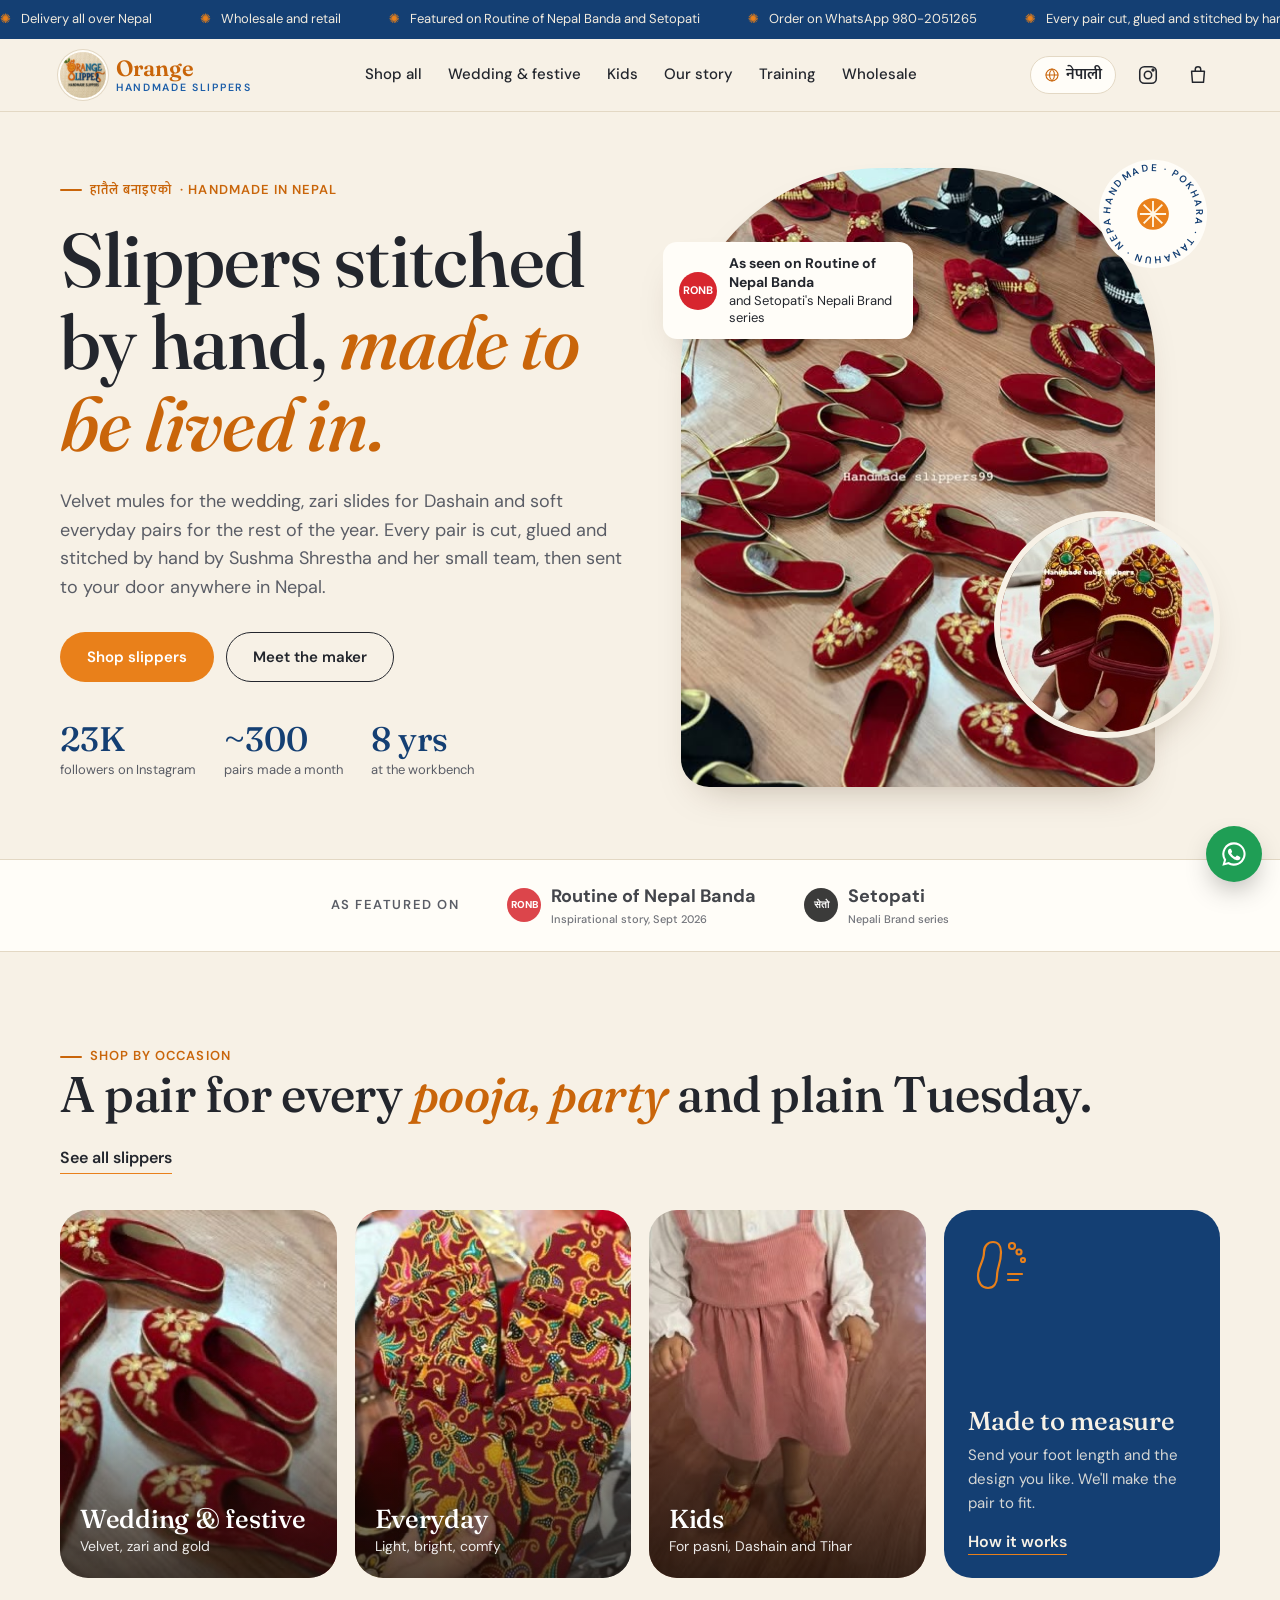
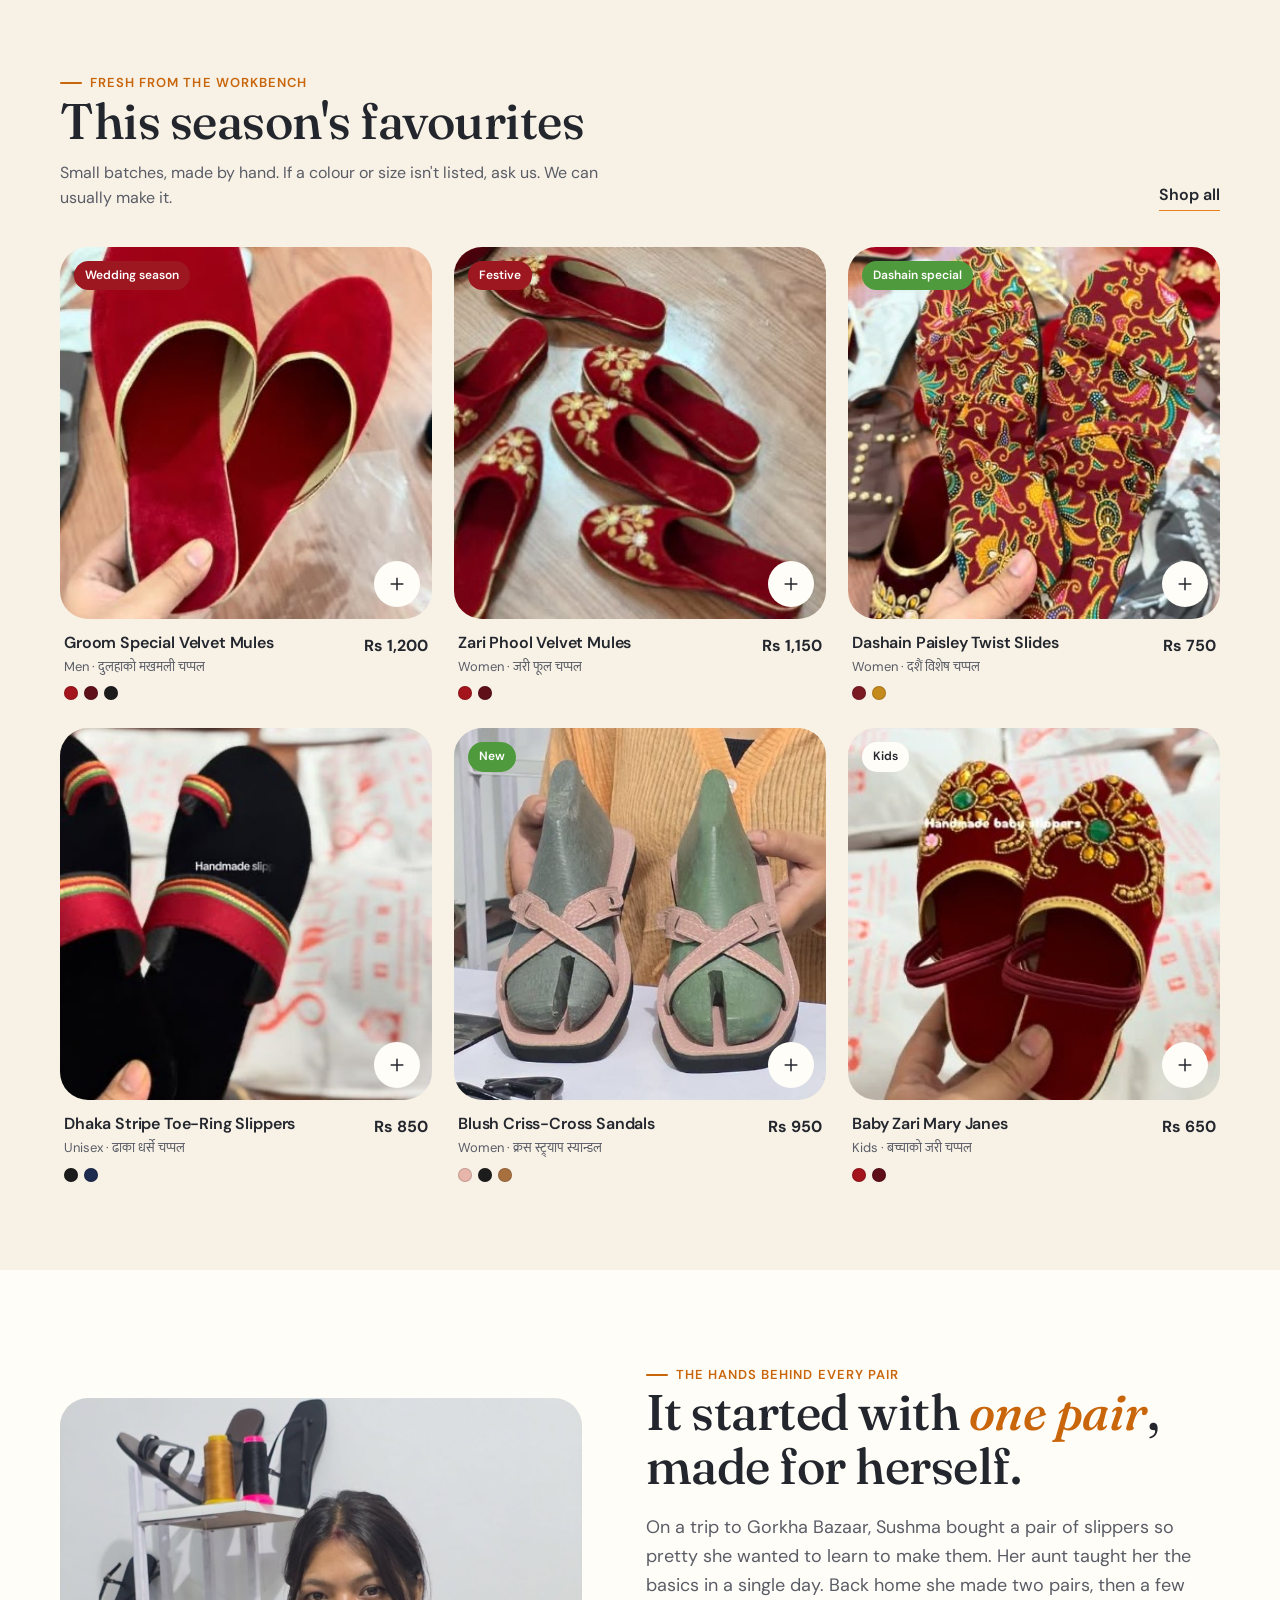
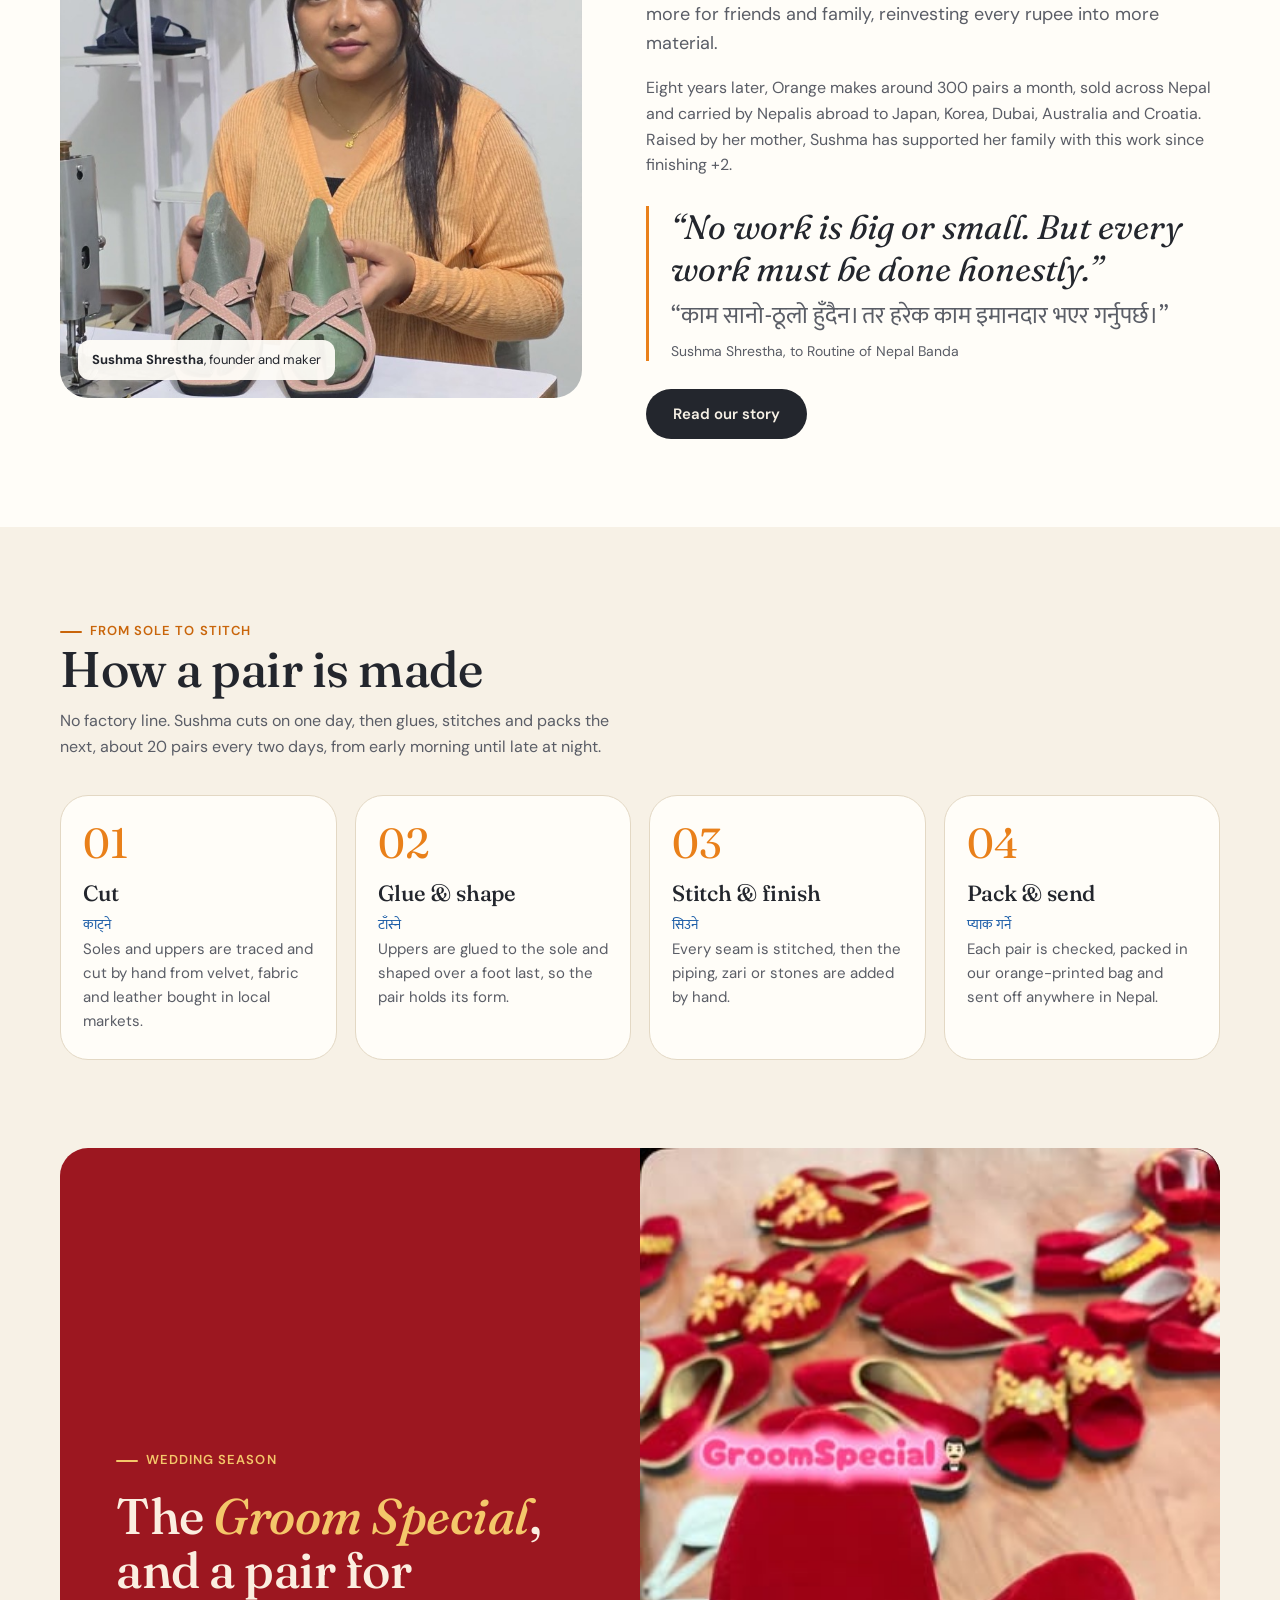
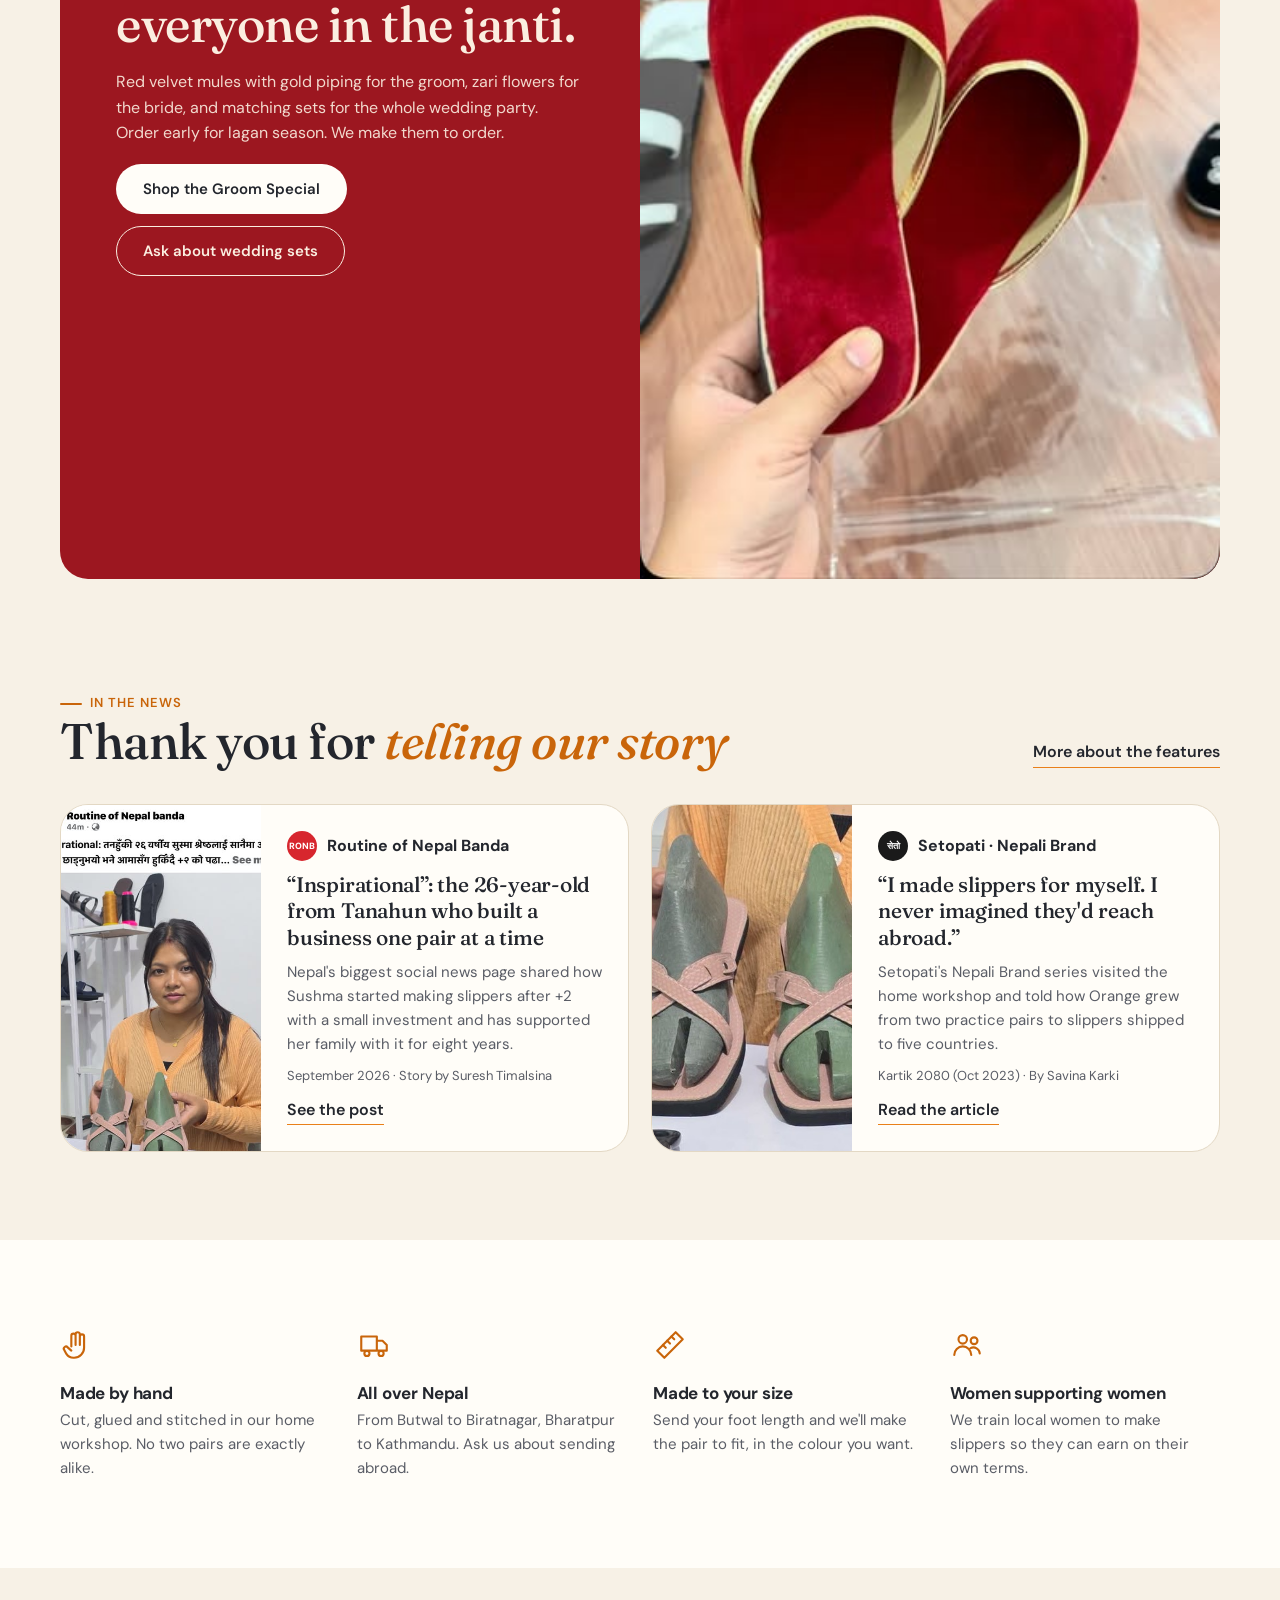
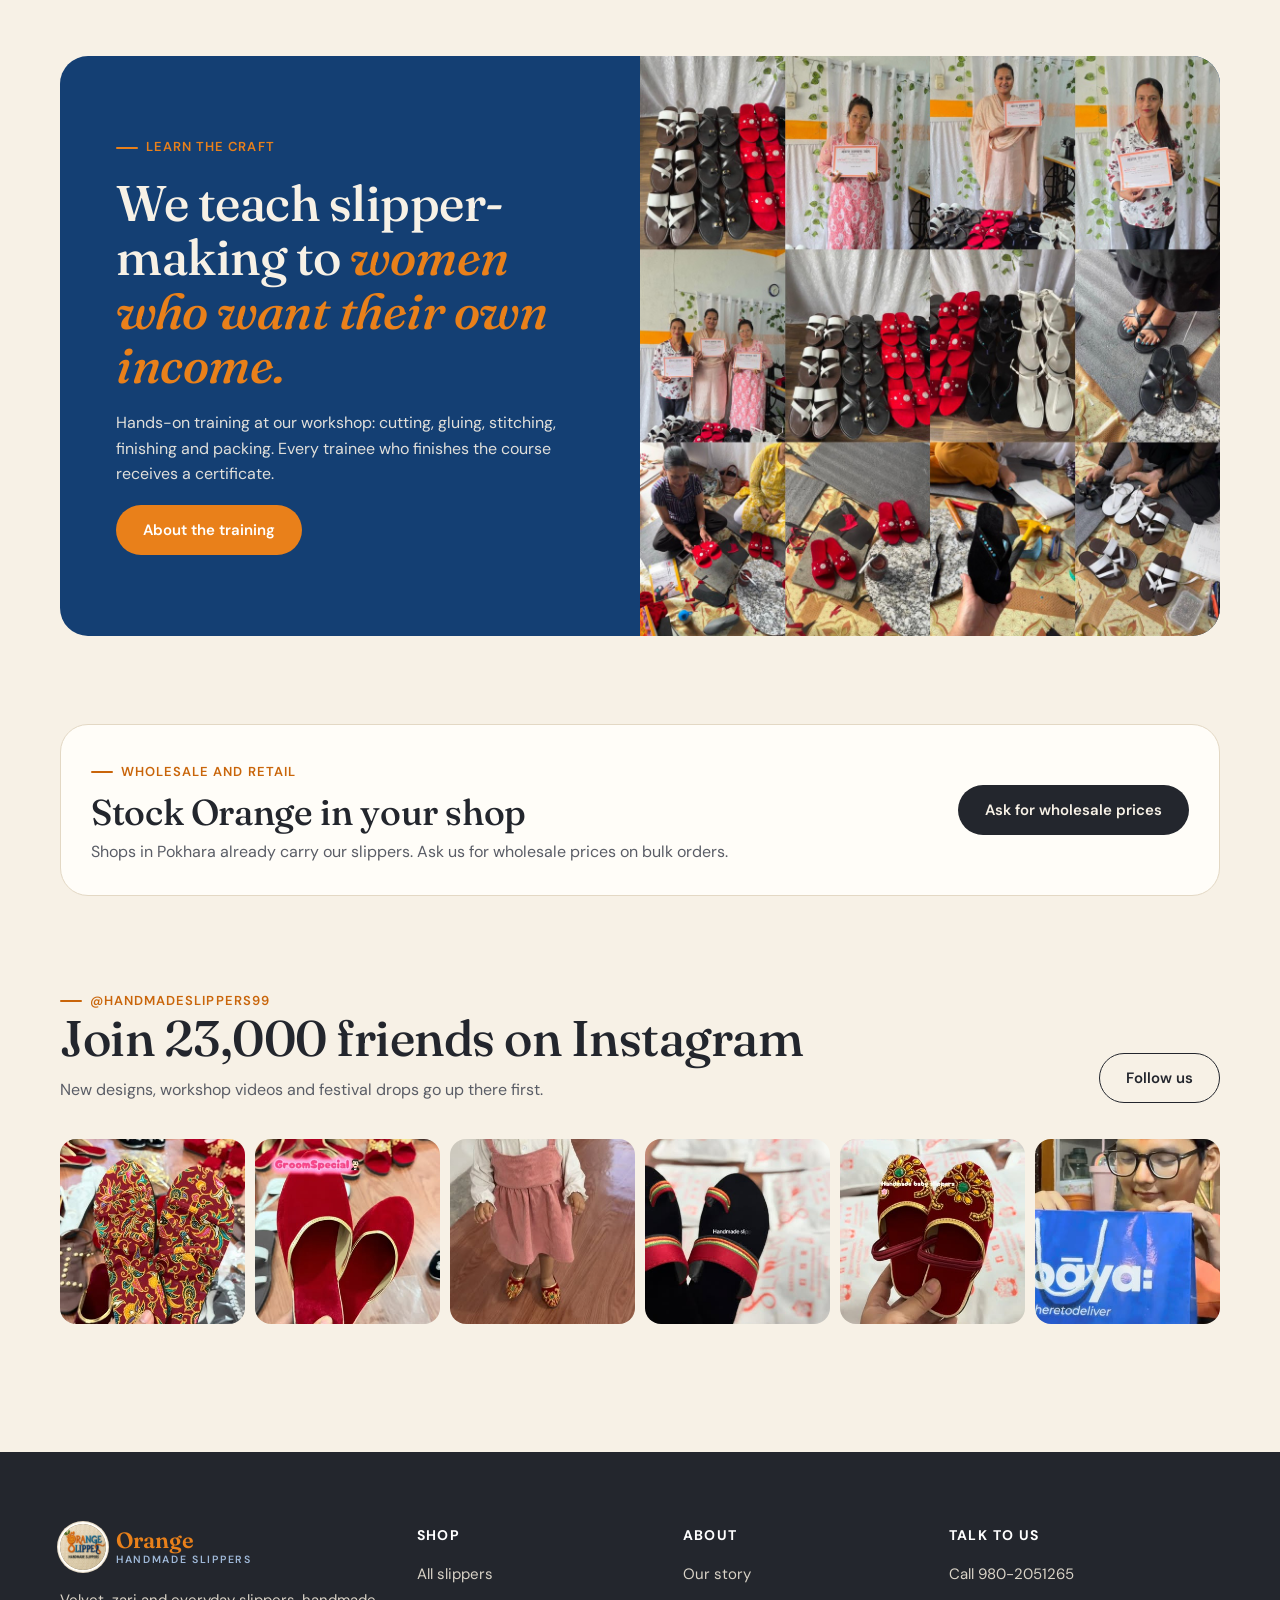
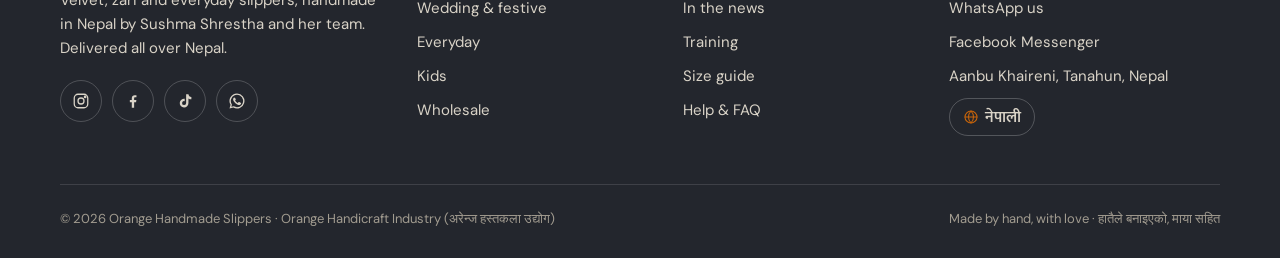
==== commit ac5662be: "Nepali language: English / नेपाली switch, full Nepali translation of every page, product and order m" ====
--- a/index.html
+++ b/index.html
@@ -3,7 +3,7 @@
 <head>
   <meta charset="utf-8">
   <meta name="viewport" content="width=device-width, initial-scale=1">
-  <title>Orange Handmade Slippers · Handmade in Nepal</title>
+  <title data-ne="अरेन्ज ह्यान्डमेड स्लिपर्स · नेपालमै हातैले बनाइएको">Orange Handmade Slippers · Handmade in Nepal</title>
   <meta name="description" content="Velvet wedding mules, zari festive slippers and everyday sandals, cut, glued and stitched by hand in Nepal by Sushma Shrestha. Delivery all over Nepal. Wholesale and retail.">
   <meta property="og:title" content="Orange Handmade Slippers">
   <meta property="og:description" content="Slippers stitched by hand in Nepal. Delivery all over Nepal.">
@@ -11,8 +11,9 @@
   <link rel="icon" href="images/logo.jpg">
   <link rel="preconnect" href="https://fonts.googleapis.com">
   <link rel="preconnect" href="https://fonts.gstatic.com" crossorigin>
-  <link href="https://fonts.googleapis.com/css2?family=DM+Sans:opsz,wght@9..40,400;9..40,500;9..40,600;9..40,700&family=Fraunces:ital,opsz,wght@0,9..144,400;0,9..144,500;0,9..144,600;1,9..144,400;1,9..144,500&family=Mukta:wght@400;600&display=swap" rel="stylesheet">
+  <link href="https://fonts.googleapis.com/css2?family=DM+Sans:opsz,wght@9..40,400;9..40,500;9..40,600;9..40,700&family=Fraunces:ital,opsz,wght@0,9..144,400;0,9..144,500;0,9..144,600;1,9..144,400;1,9..144,500&family=Mukta:wght@400;500;600;700&family=Tiro+Devanagari+Hindi&display=swap" rel="stylesheet">
   <link rel="stylesheet" href="css/style.css">
+  <script>try{var l=new URLSearchParams(location.search).get("lang")||localStorage.getItem("ohs-lang");if(l==="ne")document.documentElement.lang="ne"}catch(e){}</script>
 </head>
 <body data-page="home">
   <div id="site-header"></div>
@@ -22,25 +23,25 @@
     <section class="hero">
       <div class="wrap hero-grid">
         <div>
-          <span class="eyebrow"><span class="deva">हातैले बनाइएको</span> · Handmade in Nepal</span>
-          <h1>Slippers stitched by hand, <em>made to be lived in.</em></h1>
-          <p class="lead">Velvet mules for the wedding, zari slides for Dashain and soft everyday pairs for the rest of the year. Every pair is cut, glued and stitched by hand by Sushma Shrestha and her small team, then sent to your door anywhere in Nepal.</p>
+          <span class="eyebrow" data-ne="हातैले बनाइएको · नेपालमै"><span class="deva">हातैले बनाइएको</span> · Handmade in Nepal</span>
+          <h1 data-ne="हातैले सिलाइएको चप्पल, <em>दिनहुँ लगाउन बनाइएको।</em>">Slippers stitched by hand, <em>made to be lived in.</em></h1>
+          <p class="lead" data-ne="बिहेका लागि मखमली चप्पल, दशैंका लागि जरीका स्लाइड र वर्षभरि लगाउने नरम दैनिक चप्पल। हरेक जोर सुस्मा श्रेष्ठ र उहाँको सानो टोलीले हातैले काट्छन्, टाँस्छन् र सिलाउँछन्, अनि नेपालको जुनसुकै ठाउँमा तपाईंको घरसम्म पठाउँछन्।">Velvet mules for the wedding, zari slides for Dashain and soft everyday pairs for the rest of the year. Every pair is cut, glued and stitched by hand by Sushma Shrestha and her small team, then sent to your door anywhere in Nepal.</p>
           <div class="hero-ctas">
-            <a class="btn btn-primary" href="shop.html">Shop slippers</a>
-            <a class="btn btn-ghost" href="story.html">Meet the maker</a>
+            <a class="btn btn-primary" href="shop.html" data-ne="चप्पल किन्नुहोस्">Shop slippers</a>
+            <a class="btn btn-ghost" href="story.html" data-ne="बनाउनेलाई चिन्नुहोस्">Meet the maker</a>
           </div>
           <div class="hero-meta">
-            <div><strong>23K</strong><span>followers on Instagram</span></div>
-            <div><strong>~300</strong><span>pairs made a month</span></div>
-            <div><strong>8 yrs</strong><span>at the workbench</span></div>
+            <div><strong data-ne="२३ हजार">23K</strong><span data-ne="इन्स्टाग्राम फलोअर">followers on Instagram</span></div>
+            <div><strong data-ne="~३००">~300</strong><span data-ne="जोर हरेक महिना">pairs made a month</span></div>
+            <div><strong data-ne="८ वर्ष">8 yrs</strong><span data-ne="यही काममा">at the workbench</span></div>
           </div>
         </div>
         <div class="hero-art">
-          <div class="main"><img src="images/workshop-flatlay.jpg" alt="Rows of red velvet and gold zari slippers laid out on the workshop floor" fetchpriority="high"></div>
-          <div class="inset"><img src="images/baby-zari.jpg" alt="Tiny red velvet baby slippers with gold zari"></div>
+          <div class="main"><img src="images/workshop-flatlay.jpg" alt="Rows of red velvet and gold zari slippers laid out on the workshop floor" data-ne-alt="कार्यशालाको भुइँमा मिलाएर राखिएका रातो मखमली र सुनौलो जरी चप्पलहरू" fetchpriority="high"></div>
+          <div class="inset"><img src="images/baby-zari.jpg" alt="Tiny red velvet baby slippers with gold zari" data-ne-alt="सुनौलो जरी भएका साना रातो मखमली बच्चाका चप्पल"></div>
           <a class="hero-badge" href="#press" style="text-decoration:none">
             <span class="dot">RONB</span>
-            <span><b>As seen on Routine of Nepal Banda</b>and Setopati's Nepali Brand series</span>
+            <span data-ne="<b>रुटिन अफ नेपाल बन्दमा प्रकाशित</b>र सेतोपाटीको नेपाली ब्रान्ड शृङ्खलामा"><b>As seen on Routine of Nepal Banda</b>and Setopati's Nepali Brand series</span>
           </a>
           <svg class="stamp" viewBox="0 0 120 120" aria-hidden="true">
             <defs><path id="circ" d="M60,60 m-46,0 a46,46 0 1,1 92,0 a46,46 0 1,1 -92,0"/></defs>
@@ -56,9 +57,9 @@
     <!-- Featured on -->
     <div class="featured">
       <div class="featured-inner">
-        <span class="featured-label">As featured on</span>
-        <a class="press-logo ronb" href="#press"><span class="mark">RONB</span><span>Routine of Nepal Banda<small>Inspirational story, Sept 2026</small></span></a>
-        <a class="press-logo seto" href="#press"><span class="mark">सेतो</span><span>Setopati<small>Nepali Brand series</small></span></a>
+        <span class="featured-label" data-ne="यहाँ प्रकाशित">As featured on</span>
+        <a class="press-logo ronb" href="#press"><span class="mark">RONB</span><span data-ne="रुटिन अफ नेपाल बन्द<small>प्रेरणादायी कथा, असोज २०८३</small>">Routine of Nepal Banda<small>Inspirational story, Sept 2026</small></span></a>
+        <a class="press-logo seto" href="#press"><span class="mark">सेतो</span><span data-ne="सेतोपाटी<small>नेपाली ब्रान्ड शृङ्खला</small>">Setopati<small>Nepali Brand series</small></span></a>
       </div>
     </div>
 
@@ -67,18 +68,18 @@
       <div class="wrap">
         <div class="section-head reveal">
           <div>
-            <span class="eyebrow">Shop by occasion</span>
-            <h2>A pair for every <em>pooja, party</em> and plain Tuesday.</h2>
-          </div>
-          <a class="link-arrow" href="shop.html">See all slippers</a>
+            <span class="eyebrow" data-ne="अवसरअनुसार किन्नुहोस्">Shop by occasion</span>
+            <h2 data-ne="हरेक <em>पूजा, पार्टी</em> र सामान्य दिनका लागि एक जोर।">A pair for every <em>pooja, party</em> and plain Tuesday.</h2>
+          </div>
+          <a class="link-arrow" href="shop.html" data-ne="सबै चप्पल हेर्नुहोस्">See all slippers</a>
         </div>
         <div class="tiles">
-          <a class="tile reveal" href="shop.html?c=festive"><img src="images/zari-mules.jpg" alt="" loading="lazy"><div class="tile-body"><h3>Wedding & festive</h3><span>Velvet, zari and gold</span></div></a>
-          <a class="tile reveal" href="shop.html?c=everyday"><img src="images/paisley-slides.jpg" alt="" loading="lazy"><div class="tile-body"><h3>Everyday</h3><span>Light, bright, comfy</span></div></a>
-          <a class="tile reveal" href="shop.html?c=kids"><img src="images/baby-wearing.jpg" alt="" loading="lazy" style="object-position:center 80%"><div class="tile-body"><h3>Kids</h3><span>For pasni, Dashain and Tihar</span></div></a>
+          <a class="tile reveal" href="shop.html?c=festive"><img src="images/zari-mules.jpg" alt="" loading="lazy"><div class="tile-body"><h3 data-ne="बिहे र चाडपर्व">Wedding & festive</h3><span data-ne="मखमल, जरी र सुनौलो">Velvet, zari and gold</span></div></a>
+          <a class="tile reveal" href="shop.html?c=everyday"><img src="images/paisley-slides.jpg" alt="" loading="lazy"><div class="tile-body"><h3 data-ne="दैनिक">Everyday</h3><span data-ne="हल्का, रंगीन, आरामदायी">Light, bright, comfy</span></div></a>
+          <a class="tile reveal" href="shop.html?c=kids"><img src="images/baby-wearing.jpg" alt="" loading="lazy" style="object-position:center 80%"><div class="tile-body"><h3 data-ne="बालबालिका">Kids</h3><span data-ne="पास्नी, दशैं र तिहारका लागि">For pasni, Dashain and Tihar</span></div></a>
           <a class="tile custom reveal" href="faq.html#custom">
             <svg viewBox="0 0 64 64" fill="none" stroke="currentColor" stroke-width="2.2" stroke-linecap="round"><path d="M20 54c-6 0-10-5-10-12 0-10 6-14 6-24 0-6 4-10 9-10s8 4 8 10c0 12-4 15-4 24 0 7-3 12-9 12z"/><circle cx="44" cy="12" r="3"/><circle cx="51" cy="18" r="2.5"/><circle cx="55" cy="26" r="2"/><path d="M40 40h14M40 46h10"/></svg>
-            <div><h3 style="font-size:26px">Made to measure</h3><p style="margin:8px 0 14px;opacity:.85;font-size:15px">Send your foot length and the design you like. We'll make the pair to fit.</p><span class="link-arrow" style="color:var(--cream)">How it works</span></div>
+            <div><h3 style="font-size:26px" data-ne="नापअनुसार बनाइने">Made to measure</h3><p style="margin:8px 0 14px;opacity:.85;font-size:15px" data-ne="खुट्टाको लम्बाइ र मन पर्ने डिजाइन पठाउनुहोस्। हामी मिल्ने गरी बनाइदिन्छौं।">Send your foot length and the design you like. We'll make the pair to fit.</p><span class="link-arrow" style="color:var(--cream)" data-ne="कसरी हुन्छ">How it works</span></div>
           </a>
         </div>
       </div>
@@ -89,11 +90,11 @@
       <div class="wrap">
         <div class="section-head reveal">
           <div>
-            <span class="eyebrow">Fresh from the workbench</span>
-            <h2>This season's favourites</h2>
-            <p>Small batches, made by hand. If a colour or size isn't listed, ask us. We can usually make it.</p>
-          </div>
-          <a class="link-arrow" href="shop.html">Shop all</a>
+            <span class="eyebrow" data-ne="भर्खरै तयार">Fresh from the workbench</span>
+            <h2 data-ne="यो सिजनका मन पर्ने">This season's favourites</h2>
+            <p data-ne="थोरै-थोरै, हातैले बनाइएका। चाहेको रंग वा साइज छैन भने सोध्नुहोस्, प्रायः बनाइदिन सक्छौं।">Small batches, made by hand. If a colour or size isn't listed, ask us. We can usually make it.</p>
+          </div>
+          <a class="link-arrow" href="shop.html" data-ne="सबै हेर्नुहोस्">Shop all</a>
         </div>
         <div class="grid" data-products="groom-velvet-mules,zari-phool-mules,dashain-paisley-slides,dhaka-toe-ring,blush-crisscross,baby-zari-maryjanes"></div>
       </div>
@@ -103,16 +104,16 @@
     <section class="section story-band">
       <div class="wrap story-grid">
         <figure class="story-photo reveal" style="margin:0">
-          <img src="images/sushma.jpg" alt="Sushma Shrestha at her workbench holding a pair of pink criss-cross sandals on foot lasts" loading="lazy">
-          <figcaption><b>Sushma Shrestha</b>, founder and maker</figcaption>
+          <img src="images/sushma.jpg" alt="Sushma Shrestha at her workbench holding a pair of pink criss-cross sandals on foot lasts" data-ne-alt="फर्मामा राखिएका गुलाबी स्यान्डल समातेर आफ्नो काम गर्ने टेबलमा सुस्मा श्रेष्ठ" loading="lazy">
+          <figcaption data-ne="<b>सुस्मा श्रेष्ठ</b>, संस्थापक र कारिगर"><b>Sushma Shrestha</b>, founder and maker</figcaption>
         </figure>
         <div class="reveal">
-          <span class="eyebrow">The hands behind every pair</span>
-          <h2>It started with <em>one pair</em>, made for herself.</h2>
-          <p class="lead" style="margin-top:20px">On a trip to Gorkha Bazaar, Sushma bought a pair of slippers so pretty she wanted to learn to make them. Her aunt taught her the basics in a single day. Back home she made two pairs, then a few more for friends and family, reinvesting every rupee into more material.</p>
-          <p style="color:var(--ink-soft)">Eight years later, Orange makes around 300 pairs a month, sold across Nepal and carried by Nepalis abroad to Japan, Korea, Dubai, Australia and Croatia. Raised by her mother, Sushma has supported her family with this work since finishing +2.</p>
-          <blockquote class="quote">“No work is big or small. But every work must be done honestly.”<span class="deva">“काम सानो-ठूलो हुँदैन। तर हरेक काम इमानदार भएर गर्नुपर्छ।”</span><cite>Sushma Shrestha, to Routine of Nepal Banda</cite></blockquote>
-          <a class="btn btn-dark" href="story.html">Read our story</a>
+          <span class="eyebrow" data-ne="हरेक जोरपछाडिका हात">The hands behind every pair</span>
+          <h2 data-ne="सुरुवात <em>एक जोर</em> चप्पलबाट भयो, आफ्नै लागि।">It started with <em>one pair</em>, made for herself.</h2>
+          <p class="lead" style="margin-top:20px" data-ne="गोरखा बजार घुम्न जाँदा सुस्माले यति राम्रो चप्पल किन्नुभयो कि आफैं बनाउन सिक्ने मन लाग्यो। सानीआमाले एकै दिनमा आधारभूत कुरा सिकाइदिनुभयो। घर फर्केर उहाँले दुई जोर बनाउनुभयो, अनि साथी र आफन्तका लागि अरू केही, र हरेक रुपैयाँ फेरि सामानमै लगाउनुभयो।">On a trip to Gorkha Bazaar, Sushma bought a pair of slippers so pretty she wanted to learn to make them. Her aunt taught her the basics in a single day. Back home she made two pairs, then a few more for friends and family, reinvesting every rupee into more material.</p>
+          <p style="color:var(--ink-soft)" data-ne="आठ वर्षपछि आज अरेन्जले महिनामा करिब ३०० जोर बनाउँछ, जुन नेपालभर बिक्छ र विदेशमा रहेका नेपालीमार्फत जापान, कोरिया, दुबई, अस्ट्रेलिया र क्रोएसियासम्म पुगेको छ। आमाको काखमा हुर्किएकी सुस्माले +२ सकेपछि यही कामबाट परिवार धान्दै आउनुभएको छ।">Eight years later, Orange makes around 300 pairs a month, sold across Nepal and carried by Nepalis abroad to Japan, Korea, Dubai, Australia and Croatia. Raised by her mother, Sushma has supported her family with this work since finishing +2.</p>
+          <blockquote class="quote"><span data-ne="“काम सानो-ठूलो हुँदैन। तर हरेक काम इमानदार भएर गर्नुपर्छ।”">“No work is big or small. But every work must be done honestly.”</span><span class="deva">“काम सानो-ठूलो हुँदैन। तर हरेक काम इमानदार भएर गर्नुपर्छ।”</span><cite data-ne="सुस्मा श्रेष्ठ, रुटिन अफ नेपाल बन्दसँग">Sushma Shrestha, to Routine of Nepal Banda</cite></blockquote>
+          <a class="btn btn-dark" href="story.html" data-ne="हाम्रो कथा पढ्नुहोस्">Read our story</a>
         </div>
       </div>
     </section>
@@ -122,16 +123,16 @@
       <div class="wrap">
         <div class="section-head reveal">
           <div>
-            <span class="eyebrow">From sole to stitch</span>
-            <h2>How a pair is made</h2>
-            <p>No factory line. Sushma cuts on one day, then glues, stitches and packs the next, about 20 pairs every two days, from early morning until late at night.</p>
+            <span class="eyebrow" data-ne="तलुवादेखि सिलाइसम्म">From sole to stitch</span>
+            <h2 data-ne="एक जोर चप्पल कसरी बन्छ">How a pair is made</h2>
+            <p data-ne="कुनै कारखाना छैन। सुस्मा एक दिन काट्नुहुन्छ, भोलिपल्ट टाँस्ने, सिलाउने र प्याक गर्ने, बिहान सबेरैदेखि राति अबेरसम्म, हरेक दुई दिनमा करिब २० जोर।">No factory line. Sushma cuts on one day, then glues, stitches and packs the next, about 20 pairs every two days, from early morning until late at night.</p>
           </div>
         </div>
         <div class="process">
-          <div class="step reveal"><h3>Cut</h3><div class="deva">काट्ने</div><p>Soles and uppers are traced and cut by hand from velvet, fabric and leather bought in local markets.</p></div>
-          <div class="step reveal"><h3>Glue & shape</h3><div class="deva">टाँस्ने</div><p>Uppers are glued to the sole and shaped over a foot last, so the pair holds its form.</p></div>
-          <div class="step reveal"><h3>Stitch & finish</h3><div class="deva">सिउने</div><p>Every seam is stitched, then the piping, zari or stones are added by hand.</p></div>
-          <div class="step reveal"><h3>Pack & send</h3><div class="deva">प्याक गर्ने</div><p>Each pair is checked, packed in our orange-printed bag and sent off anywhere in Nepal.</p></div>
+          <div class="step reveal"><h3 data-ne="काट्ने">Cut</h3><div class="deva" data-ne="Cut">काट्ने</div><p data-ne="स्थानीय बजारबाट किनिएको मखमल, कपडा र छालाबाट तलुवा र माथिल्लो भाग नापेर हातैले काटिन्छ।">Soles and uppers are traced and cut by hand from velvet, fabric and leather bought in local markets.</p></div>
+          <div class="step reveal"><h3 data-ne="टाँस्ने र आकार दिने">Glue & shape</h3><div class="deva" data-ne="Glue & shape">टाँस्ने</div><p data-ne="माथिल्लो भाग तलुवामा टाँसेर खुट्टाको फर्मामा आकार दिइन्छ, ताकि चप्पलले आफ्नो रूप नछोडोस्।">Uppers are glued to the sole and shaped over a foot last, so the pair holds its form.</p></div>
+          <div class="step reveal"><h3 data-ne="सिलाउने र सजाउने">Stitch & finish</h3><div class="deva" data-ne="Stitch & finish">सिउने</div><p data-ne="हरेक जोडाइ सिलाइन्छ, अनि पाइपिङ, जरी वा पत्थर हातैले लगाइन्छ।">Every seam is stitched, then the piping, zari or stones are added by hand.</p></div>
+          <div class="step reveal"><h3 data-ne="प्याक गरेर पठाउने">Pack & send</h3><div class="deva" data-ne="Pack & send">प्याक गर्ने</div><p data-ne="हरेक जोर जाँचेर सुन्तले छापिएको हाम्रो झोलामा प्याक गरिन्छ र नेपालको जुनसुकै ठाउँमा पठाइन्छ।">Each pair is checked, packed in our orange-printed bag and sent off anywhere in Nepal.</p></div>
         </div>
       </div>
     </section>
@@ -141,15 +142,15 @@
       <div class="wrap">
         <div class="banner velvet reveal">
           <div class="copy">
-            <span class="eyebrow">Wedding season</span>
-            <h2>The <em>Groom Special</em>, and a pair for everyone in the janti.</h2>
-            <p>Red velvet mules with gold piping for the groom, zari flowers for the bride, and matching sets for the whole wedding party. Order early for lagan season. We make them to order.</p>
+            <span class="eyebrow" data-ne="बिहेको सिजन">Wedding season</span>
+            <h2 data-ne="<em>दुलहा विशेष</em>, र जन्तीमा सबैका लागि एक-एक जोर।">The <em>Groom Special</em>, and a pair for everyone in the janti.</h2>
+            <p data-ne="दुलहाका लागि सुनौलो पाइपिङ भएको रातो मखमली चप्पल, दुलहीका लागि जरी फूल, र पूरै जन्तीका लागि मिल्दो सेट। लगनको सिजनका लागि चाँडै अर्डर गर्नुहोस्, हामी अर्डरअनुसार बनाउँछौं।">Red velvet mules with gold piping for the groom, zari flowers for the bride, and matching sets for the whole wedding party. Order early for lagan season. We make them to order.</p>
             <div style="display:flex;gap:12px;flex-wrap:wrap">
-              <a class="btn btn-light" href="product.html?id=groom-velvet-mules">Shop the Groom Special</a>
-              <a class="btn btn-ghost" style="border-color:#fbeee0;color:#fbeee0" href="#" data-wa="Namaste! I'd like slippers for a wedding party. Number of pairs: ">Ask about wedding sets</a>
+              <a class="btn btn-light" href="product.html?id=groom-velvet-mules" data-ne="दुलहा विशेष हेर्नुहोस्">Shop the Groom Special</a>
+              <a class="btn btn-ghost" style="border-color:#fbeee0;color:#fbeee0" href="#" data-wa="Namaste! I'd like slippers for a wedding party. Number of pairs: " data-ne-wa="नमस्ते! मलाई जन्तीका लागि चप्पल चाहिएको छ। कति जोर: " data-ne="बिहेको सेटबारे सोध्नुहोस्">Ask about wedding sets</a>
             </div>
           </div>
-          <div class="media"><img src="images/groom-full.jpg" alt="Hand holding a pair of red velvet groom mules with gold piping" loading="lazy" style="object-position:center 60%"></div>
+          <div class="media"><img src="images/groom-full.jpg" alt="Hand holding a pair of red velvet groom mules with gold piping" data-ne-alt="सुनौलो पाइपिङ भएको रातो मखमली दुलहा चप्पल हातमा" loading="lazy" style="object-position:center 60%"></div>
         </div>
       </div>
     </section>
@@ -159,30 +160,30 @@
       <div class="wrap">
         <div class="section-head reveal">
           <div>
-            <span class="eyebrow">In the news</span>
-            <h2>Thank you for <em>telling our story</em></h2>
-          </div>
-          <a class="link-arrow" href="story.html#press">More about the features</a>
+            <span class="eyebrow" data-ne="समाचारमा">In the news</span>
+            <h2 data-ne="हाम्रो कथा <em>सबैसम्म पुर्‍याइदिनुभएकोमा</em> धन्यवाद">Thank you for <em>telling our story</em></h2>
+          </div>
+          <a class="link-arrow" href="story.html#press" data-ne="थप पढ्नुहोस्">More about the features</a>
         </div>
         <div class="press-grid">
           <article class="press-card reveal">
-            <img src="images/ronb-post.jpg" alt="Routine of Nepal Banda post showing Sushma at her workbench" loading="lazy" style="object-position:top">
+            <img src="images/ronb-post.jpg" alt="Routine of Nepal Banda post showing Sushma at her workbench" data-ne-alt="सुस्माको बारेमा रुटिन अफ नेपाल बन्दको पोस्ट" loading="lazy" style="object-position:top">
             <div class="body">
-              <div class="src"><span class="mark" style="background:#d7262e">RONB</span>Routine of Nepal Banda</div>
-              <h3>“Inspirational”: the 26-year-old from Tanahun who built a business one pair at a time</h3>
-              <p>Nepal's biggest social news page shared how Sushma started making slippers after +2 with a small investment and has supported her family with it for eight years.</p>
-              <span class="meta">September 2026 · Story by Suresh Timalsina</span>
-              <a class="link-arrow" href="https://www.facebook.com/officialroutineofnepalbanda/posts/pfbid02hdQiw367gSAAnCWVzNKPzzqH5MwLs83J82cDP3PYuRL4Wj6TjQE573SmCUxWDxRUl" target="_blank" rel="noopener">See the post</a>
+              <div class="src"><span class="mark" style="background:#d7262e">RONB</span><span data-ne="रुटिन अफ नेपाल बन्द">Routine of Nepal Banda</span></div>
+              <h3 data-ne="“प्रेरणादायी”: एक-एक जोर गर्दै व्यवसाय बनाउने तनहुँकी २६ वर्षीया">“Inspirational”: the 26-year-old from Tanahun who built a business one pair at a time</h3>
+              <p data-ne="नेपालको सबैभन्दा ठूलो सामाजिक सञ्जाल समाचार पेजले सुस्माले +२ पछि थोरै लगानीमा चप्पल बनाउन थालेर आठ वर्षदेखि परिवार धानिरहेको कथा सुनायो।">Nepal's biggest social news page shared how Sushma started making slippers after +2 with a small investment and has supported her family with it for eight years.</p>
+              <span class="meta" data-ne="असोज २०८३ · कथा: सुरेश तिमल्सिना">September 2026 · Story by Suresh Timalsina</span>
+              <a class="link-arrow" href="https://www.facebook.com/officialroutineofnepalbanda/posts/pfbid02hdQiw367gSAAnCWVzNKPzzqH5MwLs83J82cDP3PYuRL4Wj6TjQE573SmCUxWDxRUl" target="_blank" rel="noopener" data-ne="पोस्ट हेर्नुहोस्">See the post</a>
             </div>
           </article>
           <article class="press-card reveal">
-            <img src="images/blush-crisscross.jpg" alt="Pink criss-cross sandals on foot lasts" loading="lazy">
+            <img src="images/blush-crisscross.jpg" alt="Pink criss-cross sandals on foot lasts" data-ne-alt="फर्मामा राखिएका गुलाबी क्रस पट्टी स्यान्डल" loading="lazy">
             <div class="body">
-              <div class="src"><span class="mark" style="background:#1a1a1a">सेतो</span>Setopati · Nepali Brand</div>
-              <h3>“I made slippers for myself. I never imagined they'd reach abroad.”</h3>
-              <p>Setopati's Nepali Brand series visited the home workshop and told how Orange grew from two practice pairs to slippers shipped to five countries.</p>
-              <span class="meta">Kartik 2080 (Oct 2023) · By Savina Karki</span>
-              <a class="link-arrow" href="https://www.setopati.com/nepali-brand/314733" target="_blank" rel="noopener">Read the article</a>
+              <div class="src"><span class="mark" style="background:#1a1a1a">सेतो</span><span data-ne="सेतोपाटी · नेपाली ब्रान्ड">Setopati · Nepali Brand</span></div>
+              <h3 data-ne="‘आफ्नो लागि चप्पल बनाएकी थिएँ, विदेश पुग्ला भनेर त सोचेकै थिइनँ’">“I made slippers for myself. I never imagined they'd reach abroad.”</h3>
+              <p data-ne="सेतोपाटीको नेपाली ब्रान्ड शृङ्खलाले घरमै रहेको कार्यशाला पुगेर दुई जोर अभ्यासबाट पाँच देशसम्म पुगेको अरेन्जको कथा लेख्यो।">Setopati's Nepali Brand series visited the home workshop and told how Orange grew from two practice pairs to slippers shipped to five countries.</p>
+              <span class="meta" data-ne="कात्तिक २०८० · सविना कार्की">Kartik 2080 (Oct 2023) · By Savina Karki</span>
+              <a class="link-arrow" href="https://www.setopati.com/nepali-brand/314733" target="_blank" rel="noopener" data-ne="लेख पढ्नुहोस्">Read the article</a>
             </div>
           </article>
         </div>
@@ -193,10 +194,10 @@
     <section class="section story-band">
       <div class="wrap">
         <div class="values">
-          <div class="value reveal"><svg viewBox="0 0 24 24" fill="none" stroke="currentColor" stroke-width="1.5" stroke-linecap="round" stroke-linejoin="round"><path d="M8 13V5.5a1.5 1.5 0 0 1 3 0V12M11 11V4.5a1.5 1.5 0 0 1 3 0V12M14 11.5V6a1.5 1.5 0 0 1 3 0v8a7 7 0 0 1-7 7h-.5a6 6 0 0 1-5-2.7L3 15.5a1.5 1.5 0 0 1 2.4-1.8L8 16"/></svg><h3>Made by hand</h3><p>Cut, glued and stitched in our home workshop. No two pairs are exactly alike.</p></div>
-          <div class="value reveal"><svg viewBox="0 0 24 24" fill="none" stroke="currentColor" stroke-width="1.5" stroke-linecap="round" stroke-linejoin="round"><path d="M3 6h11v10H3zM14 9h4l3 3v4h-7"/><circle cx="7" cy="18" r="1.8"/><circle cx="17" cy="18" r="1.8"/></svg><h3>All over Nepal</h3><p>From Butwal to Biratnagar, Bharatpur to Kathmandu. Ask us about sending abroad.</p></div>
-          <div class="value reveal"><svg viewBox="0 0 24 24" fill="none" stroke="currentColor" stroke-width="1.5" stroke-linecap="round" stroke-linejoin="round"><path d="M3 16L16 3l5 5L8 21z"/><path d="M7 12l2 2M10 9l2 2M13 6l2 2"/></svg><h3>Made to your size</h3><p>Send your foot length and we'll make the pair to fit, in the colour you want.</p></div>
-          <div class="value reveal"><svg viewBox="0 0 24 24" fill="none" stroke="currentColor" stroke-width="1.5" stroke-linecap="round" stroke-linejoin="round"><circle cx="9" cy="8" r="3"/><circle cx="17" cy="9" r="2.4"/><path d="M3 19c0-3.3 2.7-6 6-6s6 2.7 6 6M14.5 14.2A4.5 4.5 0 0 1 21 18"/></svg><h3>Women supporting women</h3><p>We train local women to make slippers so they can earn on their own terms.</p></div>
+          <div class="value reveal"><svg viewBox="0 0 24 24" fill="none" stroke="currentColor" stroke-width="1.5" stroke-linecap="round" stroke-linejoin="round"><path d="M8 13V5.5a1.5 1.5 0 0 1 3 0V12M11 11V4.5a1.5 1.5 0 0 1 3 0V12M14 11.5V6a1.5 1.5 0 0 1 3 0v8a7 7 0 0 1-7 7h-.5a6 6 0 0 1-5-2.7L3 15.5a1.5 1.5 0 0 1 2.4-1.8L8 16"/></svg><h3 data-ne="हातैले बनाइएको">Made by hand</h3><p data-ne="घरकै कार्यशालामा काटिएको, टाँसिएको र सिलाइएको। कुनै दुई जोर ठ्याक्कै उस्तै हुँदैनन्।">Cut, glued and stitched in our home workshop. No two pairs are exactly alike.</p></div>
+          <div class="value reveal"><svg viewBox="0 0 24 24" fill="none" stroke="currentColor" stroke-width="1.5" stroke-linecap="round" stroke-linejoin="round"><path d="M3 6h11v10H3zM14 9h4l3 3v4h-7"/><circle cx="7" cy="18" r="1.8"/><circle cx="17" cy="18" r="1.8"/></svg><h3 data-ne="नेपालभर">All over Nepal</h3><p data-ne="बुटवलदेखि विराटनगर, भरतपुरदेखि काठमाडौंसम्म। विदेश पठाउनेबारे सोध्नुहोस्।">From Butwal to Biratnagar, Bharatpur to Kathmandu. Ask us about sending abroad.</p></div>
+          <div class="value reveal"><svg viewBox="0 0 24 24" fill="none" stroke="currentColor" stroke-width="1.5" stroke-linecap="round" stroke-linejoin="round"><path d="M3 16L16 3l5 5L8 21z"/><path d="M7 12l2 2M10 9l2 2M13 6l2 2"/></svg><h3 data-ne="तपाईंको नापमा">Made to your size</h3><p data-ne="खुट्टाको लम्बाइ पठाउनुहोस्, हामी चाहेको रंगमा मिल्ने गरी बनाइदिन्छौं।">Send your foot length and we'll make the pair to fit, in the colour you want.</p></div>
+          <div class="value reveal"><svg viewBox="0 0 24 24" fill="none" stroke="currentColor" stroke-width="1.5" stroke-linecap="round" stroke-linejoin="round"><circle cx="9" cy="8" r="3"/><circle cx="17" cy="9" r="2.4"/><path d="M3 19c0-3.3 2.7-6 6-6s6 2.7 6 6M14.5 14.2A4.5 4.5 0 0 1 21 18"/></svg><h3 data-ne="महिलाले महिलालाई">Women supporting women</h3><p data-ne="स्थानीय महिलाहरू आफ्नै आम्दानी गर्न सकून् भनेर हामी चप्पल बनाउन सिकाउँछौं।">We train local women to make slippers so they can earn on their own terms.</p></div>
         </div>
       </div>
     </section>
@@ -206,12 +207,12 @@
       <div class="wrap">
         <div class="banner blue reveal">
           <div class="copy">
-            <span class="eyebrow">Learn the craft</span>
-            <h2>We teach slipper-making to <em>women who want their own income.</em></h2>
-            <p>Hands-on training at our workshop: cutting, gluing, stitching, finishing and packing. Every trainee who finishes the course receives a certificate.</p>
-            <div><a class="btn btn-primary" href="training.html">About the training</a></div>
-          </div>
-          <div class="media"><img src="images/training-collage.jpg" alt="Collage of training graduates holding certificates beside rows of finished slippers" loading="lazy"></div>
+            <span class="eyebrow" data-ne="सीप सिक्नुहोस्">Learn the craft</span>
+            <h2 data-ne="आफ्नै आम्दानी चाहने <em>महिलाहरूलाई</em> हामी चप्पल बनाउन सिकाउँछौं।">We teach slipper-making to <em>women who want their own income.</em></h2>
+            <p data-ne="हाम्रो कार्यशालामा हातैले गरेर सिक्ने तालिम: काट्ने, टाँस्ने, सिलाउने, सजाउने र प्याक गर्ने। तालिम पूरा गर्ने हरेकले प्रमाणपत्र पाउनुहुन्छ।">Hands-on training at our workshop: cutting, gluing, stitching, finishing and packing. Every trainee who finishes the course receives a certificate.</p>
+            <div><a class="btn btn-primary" href="training.html" data-ne="तालिमबारे जान्नुहोस्">About the training</a></div>
+          </div>
+          <div class="media"><img src="images/training-collage.jpg" alt="Collage of training graduates holding certificates beside rows of finished slippers" data-ne-alt="प्रमाणपत्र समातेका तालिम पूरा गरेका महिलाहरू र तयार चप्पलका लहर" loading="lazy"></div>
         </div>
       </div>
     </section>
@@ -221,11 +222,11 @@
       <div class="wrap">
         <div class="panel reveal" style="display:flex;justify-content:space-between;align-items:center;gap:24px;flex-wrap:wrap">
           <div>
-            <span class="eyebrow">Wholesale and retail</span>
-            <h2 style="font-size:clamp(26px,3vw,36px);margin-top:10px">Stock Orange in your shop</h2>
-            <p style="margin:8px 0 0;color:var(--ink-soft)">Shops in Pokhara already carry our slippers. Ask us for wholesale prices on bulk orders.</p>
-          </div>
-          <a class="btn btn-dark" href="wholesale.html">Ask for wholesale prices</a>
+            <span class="eyebrow" data-ne="होलसेल र खुद्रा">Wholesale and retail</span>
+            <h2 style="font-size:clamp(26px,3vw,36px);margin-top:10px" data-ne="आफ्नो पसलमा अरेन्ज राख्नुहोस्">Stock Orange in your shop</h2>
+            <p style="margin:8px 0 0;color:var(--ink-soft)" data-ne="पोखराका पसलहरूमा हाम्रा चप्पल पहिल्यैदेखि पाइन्छन्। धेरै जोरको अर्डरमा होलसेल मूल्य सोध्नुहोस्।">Shops in Pokhara already carry our slippers. Ask us for wholesale prices on bulk orders.</p>
+          </div>
+          <a class="btn btn-dark" href="wholesale.html" data-ne="होलसेल मूल्य सोध्नुहोस्">Ask for wholesale prices</a>
         </div>
       </div>
     </section>
@@ -236,10 +237,10 @@
         <div class="section-head reveal">
           <div>
             <span class="eyebrow">@handmadeslippers99</span>
-            <h2>Join 23,000 friends on Instagram</h2>
-            <p>New designs, workshop videos and festival drops go up there first.</p>
-          </div>
-          <a class="btn btn-ghost" href="https://www.instagram.com/handmadeslippers99/" target="_blank" rel="noopener">Follow us</a>
+            <h2 data-ne="इन्स्टाग्राममा २३ हजार साथीसँग जोडिनुहोस्">Join 23,000 friends on Instagram</h2>
+            <p data-ne="नयाँ डिजाइन, कार्यशालाका भिडियो र चाडपर्वका सङ्ग्रह सबैभन्दा पहिले त्यहीँ आउँछन्।">New designs, workshop videos and festival drops go up there first.</p>
+          </div>
+          <a class="btn btn-ghost" href="https://www.instagram.com/handmadeslippers99/" target="_blank" rel="noopener" data-ne="फलो गर्नुहोस्">Follow us</a>
         </div>
         <div class="insta reveal">
           <a href="https://www.instagram.com/handmadeslippers99/" target="_blank" rel="noopener" aria-label="Instagram post"><img src="images/paisley-full.jpg" alt="" loading="lazy"></a>
--- a/css/style.css
+++ b/css/style.css
@@ -490,3 +490,51 @@
   .search-input { min-width: 0; width: 100%; }
   .page-hero { padding: 32px 0 24px; }
 }
+
+/* ---------- Language switch ---------- */
+.lang-btn {
+  display: inline-flex; align-items: center; gap: 6px; height: 38px; padding: 0 13px; margin-right: 4px;
+  border-radius: 999px; border: 1.5px solid var(--line); background: var(--paper); font-weight: 600; font-size: 14px; white-space: nowrap;
+}
+.lang-btn:hover { border-color: var(--ink); }
+.lang-btn svg { width: 16px; height: 16px; flex: none; color: var(--orange-deep); }
+.lang-btn[lang="ne"] span { font-family: var(--deva); font-size: 15.5px; line-height: 1; }
+.lang-btn[lang="en"] span { font-family: var(--body); }
+.lang-btn-lg { height: 46px; padding: 0 18px; font-size: 16px; margin-bottom: 18px; }
+.footer .lang-btn { background: transparent; color: #d9d3c7; border-color: rgba(255, 255, 255, .22); }
+.footer .lang-btn:hover { border-color: var(--orange); color: #fff; }
+@media (max-width: 520px) {
+  .hide-sm { display: none; }
+  .lang-btn { height: 36px; padding: 0 10px; margin-right: 0; }
+  .header-actions { gap: 2px; }
+}
+
+/* ---------- Nepali (Devanagari) typography ----------
+   Mukta for reading text, Tiro Devanagari Hindi for headings.
+   Devanagari needs no letter-spacing, no capitals, no fake italics, and taller lines. */
+:root { --deva-display: "Tiro Devanagari Hindi", "Mukta", serif; }
+html[lang="ne"]:not(.i18n-ready) main { visibility: hidden; }
+html[lang="ne"] body { font-family: var(--deva); font-size: 17px; line-height: 1.75; }
+html[lang="ne"] h1, html[lang="ne"] h2, html[lang="ne"] h3, html[lang="ne"] .quote,
+html[lang="ne"] .brand-name, html[lang="ne"] .hero-meta strong, html[lang="ne"] .stat strong,
+html[lang="ne"] .step::before, html[lang="ne"] .mobile-menu nav a {
+  font-family: var(--deva-display); letter-spacing: 0; line-height: 1.32;
+}
+html[lang="ne"] h1 { font-size: clamp(36px, 5.6vw, 66px); }
+html[lang="ne"] .page-hero h1 { font-size: clamp(34px, 4.8vw, 58px); }
+html[lang="ne"] em, html[lang="ne"] i, html[lang="ne"] .quote { font-style: normal; }
+html[lang="ne"] .eyebrow, html[lang="ne"] .featured-label, html[lang="ne"] .footer h4,
+html[lang="ne"] .sizes-table th, html[lang="ne"] .brand-name small, html[lang="ne"] .t-item .when,
+html[lang="ne"] .tag, html[lang="ne"] .btn { letter-spacing: 0; text-transform: none; }
+html[lang="ne"] .eyebrow { font-size: 15px; }
+html[lang="ne"] .brand-name small { font-family: var(--deva); font-size: 12px; font-weight: 600; margin-top: 2px; }
+html[lang="ne"] .card-body h3, html[lang="ne"] .value h3, html[lang="ne"] .line-item h4,
+html[lang="ne"] .how-list, html[lang="ne"] .press-card h3.deva { font-family: var(--deva); font-weight: 600; }
+html[lang="ne"] .card-body h3 { font-size: 17px; line-height: 1.4; }
+html[lang="ne"] .btn { font-size: 16px; }
+html[lang="ne"] .quote .deva { display: none; } /* the Nepali quote is already the main text */
+@media (max-width: 520px) {
+  html[lang="ne"] .brand-name { font-size: 21px; }
+  html[lang="ne"] .brand-name small { font-size: 11px; }
+}
+html[lang="ne"] { --display: "Tiro Devanagari Hindi", "Fraunces", Georgia, serif; --body: "Mukta", "DM Sans", system-ui, sans-serif; }
